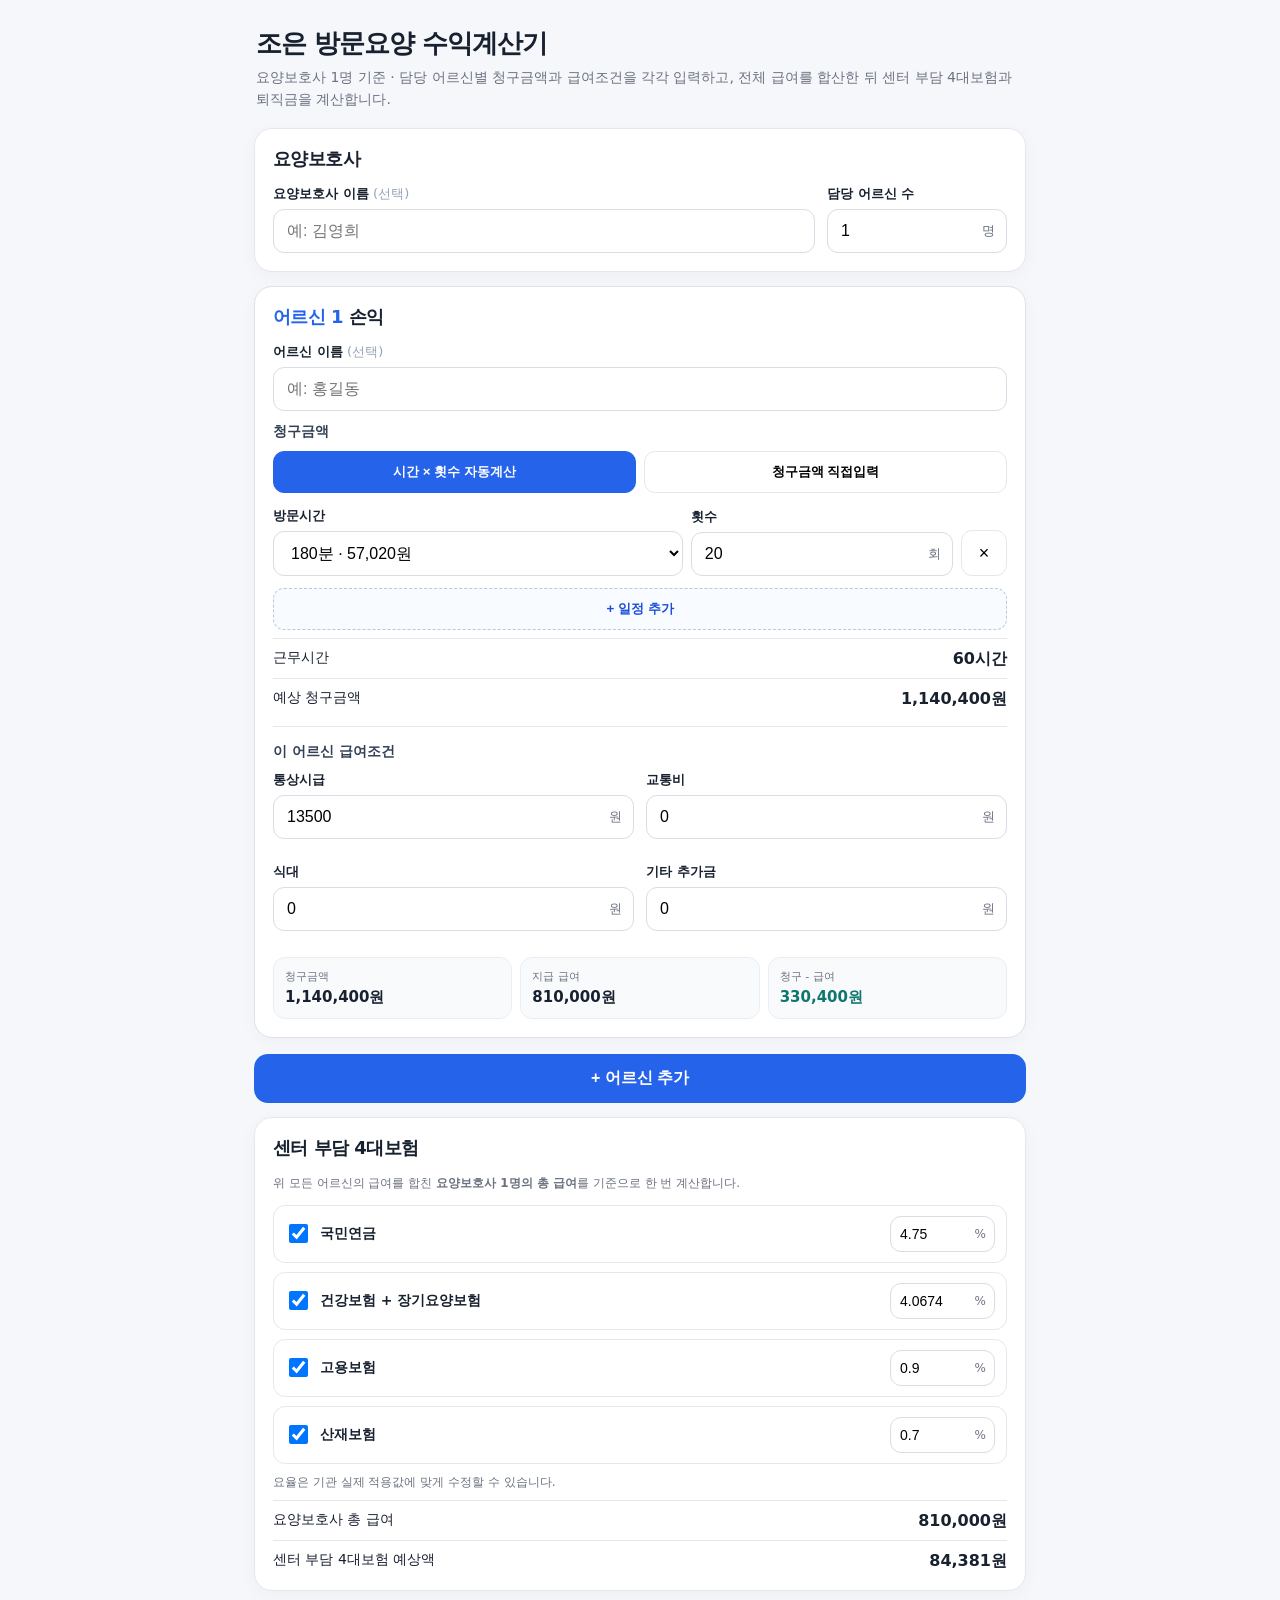
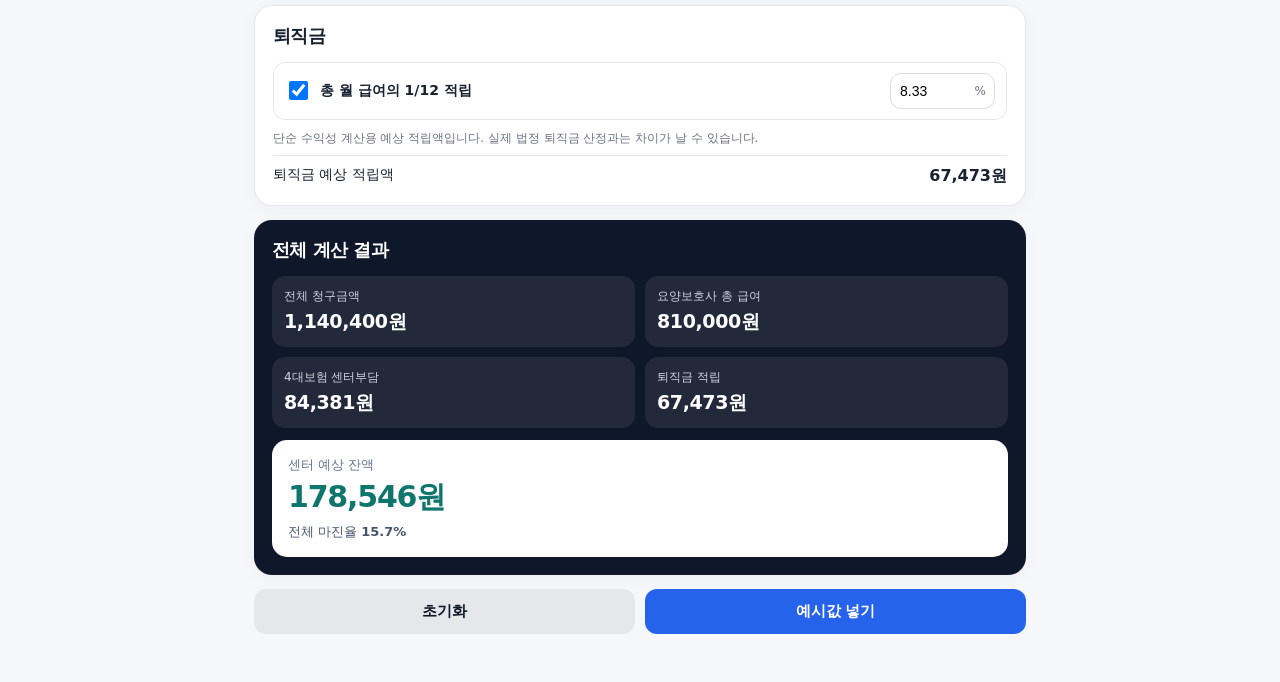
==== index.html @ 5ac2ea2f "Upgrade calculator for multiple clients per caregiver" ====
<!doctype html>
<html lang="ko">
<head>
<meta charset="utf-8" />
<meta name="viewport" content="width=device-width,initial-scale=1" />
<title>조은 방문요양 수익계산기</title>
<style>
:root{
  --bg:#f5f7fb;--card:#fff;--text:#18212f;--muted:#6b7280;--line:#e5e7eb;
  --primary:#2563eb;--primary-soft:#eff6ff;--good:#0f766e;--bad:#b91c1c;
}
*{box-sizing:border-box}
body{margin:0;background:var(--bg);color:var(--text);font-family:system-ui,-apple-system,"Pretendard","Noto Sans KR",sans-serif}
.wrap{max-width:800px;margin:0 auto;padding:18px 14px 48px}
.header{padding:8px 2px 18px}
h1{font-size:26px;margin:0 0 6px;letter-spacing:-.04em}.sub{color:var(--muted);font-size:14px;line-height:1.55}
.card{background:var(--card);border:1px solid var(--line);border-radius:18px;padding:18px;margin-bottom:14px;box-shadow:0 4px 18px rgba(15,23,42,.035)}
.card h2{font-size:18px;margin:0 0 14px;letter-spacing:-.03em}
.caregiver-top{display:grid;grid-template-columns:1fr 180px;gap:12px;align-items:end}
.client-card{background:#fff;border:1px solid #dbe2ec;border-radius:18px;padding:18px;margin-bottom:14px;box-shadow:0 4px 18px rgba(15,23,42,.03)}
.client-head{display:flex;align-items:center;justify-content:space-between;gap:10px;margin-bottom:14px}
.client-title{font-size:18px;font-weight:900;letter-spacing:-.03em}.client-title span{color:var(--primary)}
.delete-client{border:1px solid #fecaca;background:#fff;color:#b91c1c;border-radius:10px;padding:8px 11px;font-weight:800;cursor:pointer}
.segment{display:grid;grid-template-columns:1fr 1fr;gap:8px;margin-bottom:14px}
.segment button{border:1px solid var(--line);background:#fff;padding:11px 8px;border-radius:11px;font-weight:700;cursor:pointer}
.segment button.active{background:var(--primary);border-color:var(--primary);color:#fff}
.grid2{display:grid;grid-template-columns:1fr 1fr;gap:12px}.field{margin-bottom:12px}
label{display:block;font-size:13px;font-weight:700;margin-bottom:6px}.input-wrap{position:relative}
input,select{width:100%;border:1px solid #d8dde6;background:#fff;border-radius:11px;padding:12px 13px;font-size:16px;outline:none}
input:focus,select:focus{border-color:#93b4ff;box-shadow:0 0 0 3px rgba(37,99,235,.08)}
.suffix{position:absolute;right:12px;top:50%;transform:translateY(-50%);font-size:13px;color:var(--muted);pointer-events:none}.has-suffix input{padding-right:48px}
.schedule-row{display:grid;grid-template-columns:1.25fr .8fr auto;gap:8px;align-items:end;margin-bottom:8px}
.schedule-row .remove{height:46px;width:46px;border:1px solid var(--line);background:#fff;border-radius:11px;font-size:18px;cursor:pointer}
.add{width:100%;border:1px dashed #b9c7df;background:#f8fbff;color:#1d4ed8;border-radius:11px;padding:11px;font-weight:800;cursor:pointer;margin-top:4px}
.add-client{width:100%;border:0;background:var(--primary);color:#fff;border-radius:14px;padding:14px;font-size:16px;font-weight:900;cursor:pointer;margin:2px 0 14px}
.divider{height:1px;background:var(--line);margin:16px 0}
.section-label{font-size:14px;font-weight:900;margin:0 0 10px;color:#334155}
.summary-line{display:flex;justify-content:space-between;gap:12px;padding-top:10px;margin-top:8px;border-top:1px solid var(--line);font-size:14px}.summary-line strong{font-size:16px;text-align:right}
.client-summary{display:grid;grid-template-columns:repeat(3,1fr);gap:8px;margin-top:14px}
.client-summary .mini{background:#f8fafc;border:1px solid #e9eef5;border-radius:12px;padding:11px}.mini .k{font-size:11px;color:var(--muted);margin-bottom:4px}.mini .v{font-size:15px;font-weight:900}
.checklist{display:grid;gap:9px}.ins{display:grid;grid-template-columns:auto 1fr 105px;gap:9px;align-items:center;border:1px solid var(--line);border-radius:12px;padding:10px 11px}.ins input[type=checkbox]{width:19px;height:19px}.ins .name{font-weight:700;font-size:14px}.ins .rate{position:relative}.ins .rate input{padding:9px 28px 9px 9px;font-size:14px}.ins .rate span{position:absolute;right:9px;top:50%;transform:translateY(-50%);color:var(--muted);font-size:12px}
.note{font-size:12px;color:var(--muted);line-height:1.55;margin-top:9px}.hidden{display:none!important}
.results{background:#0f172a;color:#fff;border:none}.results h2{color:#fff}.result-grid{display:grid;grid-template-columns:1fr 1fr;gap:10px}.result-item{background:rgba(255,255,255,.08);border-radius:13px;padding:12px}.result-item .k{font-size:12px;color:#cbd5e1;margin-bottom:4px}.result-item .v{font-size:19px;font-weight:800;letter-spacing:-.02em}.result-main{margin-top:12px;background:#fff;color:#0f172a;border-radius:15px;padding:16px}.result-main .k{font-size:13px;color:#64748b}.result-main .v{font-size:30px;font-weight:900;letter-spacing:-.04em;margin-top:3px}.result-main .m{font-size:13px;margin-top:5px;color:#475569}
.btns{display:grid;grid-template-columns:1fr 1fr;gap:10px}.btn{border:0;border-radius:12px;padding:13px;font-weight:800;font-size:15px;cursor:pointer}.btn.secondary{background:#e5e7eb;color:#111827}.btn.primary{background:var(--primary);color:#fff}
@media (max-width:560px){.grid2,.caregiver-top{grid-template-columns:1fr}.client-summary{grid-template-columns:1fr 1fr}.result-grid{grid-template-columns:1fr 1fr}h1{font-size:23px}.card,.client-card{padding:15px}.schedule-row{grid-template-columns:1fr .72fr auto}}
</style>
</head>
<body>
<div class="wrap">
  <div class="header">
    <h1>조은 방문요양 수익계산기</h1>
    <div class="sub">요양보호사 1명 기준 · 담당 어르신별 청구금액과 급여조건을 각각 입력하고, 전체 급여를 합산한 뒤 센터 부담 4대보험과 퇴직금을 계산합니다.</div>
  </div>

  <section class="card">
    <h2>요양보호사</h2>
    <div class="caregiver-top">
      <div class="field" style="margin:0">
        <label>요양보호사 이름 <span style="font-weight:500;color:#94a3b8">(선택)</span></label>
        <input id="caregiverName" type="text" placeholder="예: 김영희">
      </div>
      <div class="field" style="margin:0">
        <label>담당 어르신 수</label>
        <div class="input-wrap has-suffix"><input id="clientCount" type="text" value="1" readonly><span class="suffix">명</span></div>
      </div>
    </div>
  </section>

  <div id="clients"></div>
  <button class="add-client" id="addClientBtn" type="button">+ 어르신 추가</button>

  <section class="card">
    <h2>센터 부담 4대보험</h2>
    <div class="note" style="margin:0 0 12px">위 모든 어르신의 급여를 합친 <strong>요양보호사 1명의 총 급여</strong>를 기준으로 한 번 계산합니다.</div>
    <div class="checklist">
      <div class="ins"><input id="pensionChk" type="checkbox" checked><div class="name">국민연금</div><div class="rate"><input id="pensionRate" type="number" step="0.0001" value="4.75"><span>%</span></div></div>
      <div class="ins"><input id="healthChk" type="checkbox" checked><div class="name">건강보험 + 장기요양보험</div><div class="rate"><input id="healthRate" type="number" step="0.0001" value="4.0674"><span>%</span></div></div>
      <div class="ins"><input id="employmentChk" type="checkbox" checked><div class="name">고용보험</div><div class="rate"><input id="employmentRate" type="number" step="0.0001" value="0.9"><span>%</span></div></div>
      <div class="ins"><input id="accidentChk" type="checkbox" checked><div class="name">산재보험</div><div class="rate"><input id="accidentRate" type="number" step="0.0001" value="0.7"><span>%</span></div></div>
    </div>
    <div class="note">요율은 기관 실제 적용값에 맞게 수정할 수 있습니다.</div>
    <div class="summary-line"><span>요양보호사 총 급여</span><strong id="salaryPreview">0원</strong></div>
    <div class="summary-line"><span>센터 부담 4대보험 예상액</span><strong id="insurancePreview">0원</strong></div>
  </section>

  <section class="card">
    <h2>퇴직금</h2>
    <div class="ins"><input id="severanceChk" type="checkbox" checked><div class="name">총 월 급여의 1/12 적립</div><div class="rate"><input id="severanceRate" type="number" step="0.01" value="8.33"><span>%</span></div></div>
    <div class="note">단순 수익성 계산용 예상 적립액입니다. 실제 법정 퇴직금 산정과는 차이가 날 수 있습니다.</div>
    <div class="summary-line"><span>퇴직금 예상 적립액</span><strong id="severancePreview">0원</strong></div>
  </section>

  <section class="card results">
    <h2>전체 계산 결과</h2>
    <div class="result-grid">
      <div class="result-item"><div class="k">전체 청구금액</div><div class="v" id="rRevenue">0원</div></div>
      <div class="result-item"><div class="k">요양보호사 총 급여</div><div class="v" id="rSalary">0원</div></div>
      <div class="result-item"><div class="k">4대보험 센터부담</div><div class="v" id="rInsurance">0원</div></div>
      <div class="result-item"><div class="k">퇴직금 적립</div><div class="v" id="rSeverance">0원</div></div>
    </div>
    <div class="result-main">
      <div class="k">센터 예상 잔액</div>
      <div class="v" id="rProfit">0원</div>
      <div class="m">전체 마진율 <strong id="rMargin">0.0%</strong></div>
    </div>
  </section>

  <div class="btns">
    <button class="btn secondary" id="resetBtn" type="button">초기화</button>
    <button class="btn primary" id="sampleBtn" type="button">예시값 넣기</button>
  </div>
</div>

<script>
const fees={30:17450,60:25320,90:34120,120:43430,150:50640,180:57020,210:63530,240:70080};
let clientSeq=0;
const $=id=>document.getElementById(id);
const won=n=>Math.round(Number(n)||0).toLocaleString('ko-KR')+'원';
const nval=el=>Number(el?.value)||0;

function scheduleRow(min=180,count=20){
  const row=document.createElement('div');
  row.className='schedule-row';
  row.innerHTML=`
    <div class="field" style="margin:0"><label>방문시간</label><select class="mins">${Object.keys(fees).map(m=>`<option value="${m}" ${Number(m)===min?'selected':''}>${m}분 · ${fees[m].toLocaleString()}원</option>`).join('')}</select></div>
    <div class="field" style="margin:0"><label>횟수</label><div class="input-wrap has-suffix"><input class="count" type="number" min="0" value="${count}"><span class="suffix">회</span></div></div>
    <button class="remove remove-row" type="button" aria-label="일정 삭제">×</button>`;
  return row;
}

function clientTemplate(id,opts={}){
  const card=document.createElement('section');
  card.className='client-card';
  card.dataset.client=id;
  card.dataset.mode=opts.mode||'auto';
  card.innerHTML=`
    <div class="client-head">
      <div class="client-title"><span>어르신 ${id}</span> 손익</div>
      <button class="delete-client" type="button">어르신 삭제</button>
    </div>
    <div class="field">
      <label>어르신 이름 <span style="font-weight:500;color:#94a3b8">(선택)</span></label>
      <input class="client-name" type="text" placeholder="예: 홍길동" value="${opts.name||''}">
    </div>
    <div class="section-label">청구금액</div>
    <div class="segment">
      <button class="mode-auto active" type="button">시간 × 횟수 자동계산</button>
      <button class="mode-manual" type="button">청구금액 직접입력</button>
    </div>
    <div class="auto-area">
      <div class="schedule-rows"></div>
      <button class="add add-row" type="button">+ 일정 추가</button>
      <div class="summary-line"><span>근무시간</span><strong class="auto-hours">0시간</strong></div>
      <div class="summary-line"><span>예상 청구금액</span><strong class="auto-revenue">0원</strong></div>
    </div>
    <div class="manual-area hidden">
      <div class="grid2">
        <div class="field"><label>청구금액</label><div class="input-wrap has-suffix"><input class="manual-revenue" type="number" min="0" value="${opts.manualRevenue||0}"><span class="suffix">원</span></div></div>
        <div class="field"><label>총 근무시간</label><div class="input-wrap has-suffix"><input class="manual-hours" type="number" min="0" step="0.1" value="${opts.manualHours||0}"><span class="suffix">시간</span></div></div>
      </div>
    </div>
    <div class="divider"></div>
    <div class="section-label">이 어르신 급여조건</div>
    <div class="grid2">
      <div class="field"><label>통상시급</label><div class="input-wrap has-suffix"><input class="hourly" type="number" min="0" value="${opts.hourly??13500}"><span class="suffix">원</span></div></div>
      <div class="field"><label>교통비</label><div class="input-wrap has-suffix"><input class="transport" type="number" min="0" value="${opts.transport||0}"><span class="suffix">원</span></div></div>
      <div class="field"><label>식대</label><div class="input-wrap has-suffix"><input class="meal" type="number" min="0" value="${opts.meal||0}"><span class="suffix">원</span></div></div>
      <div class="field"><label>기타 추가금</label><div class="input-wrap has-suffix"><input class="extra" type="number" min="0" value="${opts.extra||0}"><span class="suffix">원</span></div></div>
    </div>
    <div class="client-summary">
      <div class="mini"><div class="k">청구금액</div><div class="v client-revenue">0원</div></div>
      <div class="mini"><div class="k">지급 급여</div><div class="v client-salary">0원</div></div>
      <div class="mini"><div class="k">청구 - 급여</div><div class="v client-gap">0원</div></div>
    </div>`;
  const rows=card.querySelector('.schedule-rows');
  (opts.schedules||[{min:180,count:20}]).forEach(s=>rows.appendChild(scheduleRow(s.min,s.count)));
  if((opts.mode||'auto')==='manual') setClientMode(card,'manual',false);
  return card;
}

function addClient(opts={}){
  clientSeq++;
  const card=clientTemplate(clientSeq,opts);
  $('clients').appendChild(card);
  updateClientNumbers();
  calc();
}

function updateClientNumbers(){
  const cards=[...document.querySelectorAll('.client-card')];
  cards.forEach((card,i)=>{
    const title=card.querySelector('.client-title span');
    title.textContent=`어르신 ${i+1}`;
    card.querySelector('.delete-client').classList.toggle('hidden',cards.length===1);
  });
  $('clientCount').value=cards.length;
}

function setClientMode(card,mode,runCalc=true){
  card.dataset.mode=mode;
  card.querySelector('.mode-auto').classList.toggle('active',mode==='auto');
  card.querySelector('.mode-manual').classList.toggle('active',mode==='manual');
  card.querySelector('.auto-area').classList.toggle('hidden',mode!=='auto');
  card.querySelector('.manual-area').classList.toggle('hidden',mode!=='manual');
  if(runCalc) calc();
}

function getAuto(card){
  let revenue=0,minutes=0;
  card.querySelectorAll('.schedule-row').forEach(r=>{
    const m=nval(r.querySelector('.mins'));
    const c=nval(r.querySelector('.count'));
    revenue+=(fees[m]||0)*c;
    minutes+=m*c;
  });
  return {revenue,hours:minutes/60};
}

function clientValues(card){
  const auto=getAuto(card);
  card.querySelector('.auto-hours').textContent=(Math.round(auto.hours*10)/10).toLocaleString('ko-KR')+'시간';
  card.querySelector('.auto-revenue').textContent=won(auto.revenue);
  const manual=card.dataset.mode==='manual';
  const revenue=manual?nval(card.querySelector('.manual-revenue')):auto.revenue;
  const hours=manual?nval(card.querySelector('.manual-hours')):auto.hours;
  const salary=hours*nval(card.querySelector('.hourly'))+nval(card.querySelector('.transport'))+nval(card.querySelector('.meal'))+nval(card.querySelector('.extra'));
  const gap=revenue-salary;
  card.querySelector('.client-revenue').textContent=won(revenue);
  card.querySelector('.client-salary').textContent=won(salary);
  const gapEl=card.querySelector('.client-gap');
  gapEl.textContent=won(gap);
  gapEl.style.color=gap<0?'#b91c1c':'#0f766e';
  return {revenue,hours,salary};
}

function insuranceAmount(base){
  const defs=[['pensionChk','pensionRate'],['healthChk','healthRate'],['employmentChk','employmentRate'],['accidentChk','accidentRate']];
  return defs.reduce((sum,[c,r])=>sum+($(c).checked?base*(nval($(r))/100):0),0);
}

function calc(){
  let revenue=0,salary=0;
  document.querySelectorAll('.client-card').forEach(card=>{
    const v=clientValues(card);
    revenue+=v.revenue;
    salary+=v.salary;
  });
  const insurance=insuranceAmount(salary);
  const severance=$('severanceChk').checked?salary*(nval($('severanceRate'))/100):0;
  const profit=revenue-salary-insurance-severance;
  const margin=revenue>0?profit/revenue*100:0;
  $('salaryPreview').textContent=won(salary);
  $('insurancePreview').textContent=won(insurance);
  $('severancePreview').textContent=won(severance);
  $('rRevenue').textContent=won(revenue);
  $('rSalary').textContent=won(salary);
  $('rInsurance').textContent=won(insurance);
  $('rSeverance').textContent=won(severance);
  $('rProfit').textContent=won(profit);
  $('rProfit').style.color=profit<0?'#b91c1c':'#0f766e';
  $('rMargin').textContent=margin.toFixed(1)+'%';
}

$('clients').addEventListener('click',e=>{
  const card=e.target.closest('.client-card');
  if(!card) return;
  if(e.target.closest('.mode-auto')) setClientMode(card,'auto');
  if(e.target.closest('.mode-manual')) setClientMode(card,'manual');
  if(e.target.closest('.add-row')){card.querySelector('.schedule-rows').appendChild(scheduleRow(180,1));calc();}
  if(e.target.closest('.remove-row')){e.target.closest('.schedule-row').remove();calc();}
  if(e.target.closest('.delete-client')){card.remove();updateClientNumbers();calc();}
});
$('clients').addEventListener('input',calc);
$('clients').addEventListener('change',calc);
$('addClientBtn').addEventListener('click',()=>addClient({schedules:[{min:180,count:1}]}));
['pensionRate','healthRate','employmentRate','accidentRate','severanceRate'].forEach(id=>$(id).addEventListener('input',calc));
['pensionChk','healthChk','employmentChk','accidentChk','severanceChk'].forEach(id=>$(id).addEventListener('change',calc));

$('resetBtn').addEventListener('click',()=>{
  $('caregiverName').value='';
  $('clients').innerHTML='';clientSeq=0;
  addClient({schedules:[{min:180,count:20}],hourly:13500});
  $('pensionChk').checked=$('healthChk').checked=$('employmentChk').checked=$('accidentChk').checked=$('severanceChk').checked=true;
  $('pensionRate').value=4.75;$('healthRate').value=4.0674;$('employmentRate').value=0.9;$('accidentRate').value=0.7;$('severanceRate').value=8.33;
  calc();
});

$('sampleBtn').addEventListener('click',()=>{
  $('caregiverName').value='김영희';
  $('clients').innerHTML='';clientSeq=0;
  addClient({name:'박철수',schedules:[{min:180,count:20}],hourly:13500,transport:50000});
  addClient({name:'이영자',schedules:[{min:180,count:12},{min:240,count:4}],hourly:14000,transport:80000,extra:30000});
  addClient({name:'최순자',mode:'manual',manualRevenue:720000,manualHours:42,hourly:14500,meal:50000});
  calc();
});

addClient({schedules:[{min:180,count:20}],hourly:13500});
calc();
</script>
</body>
</html>
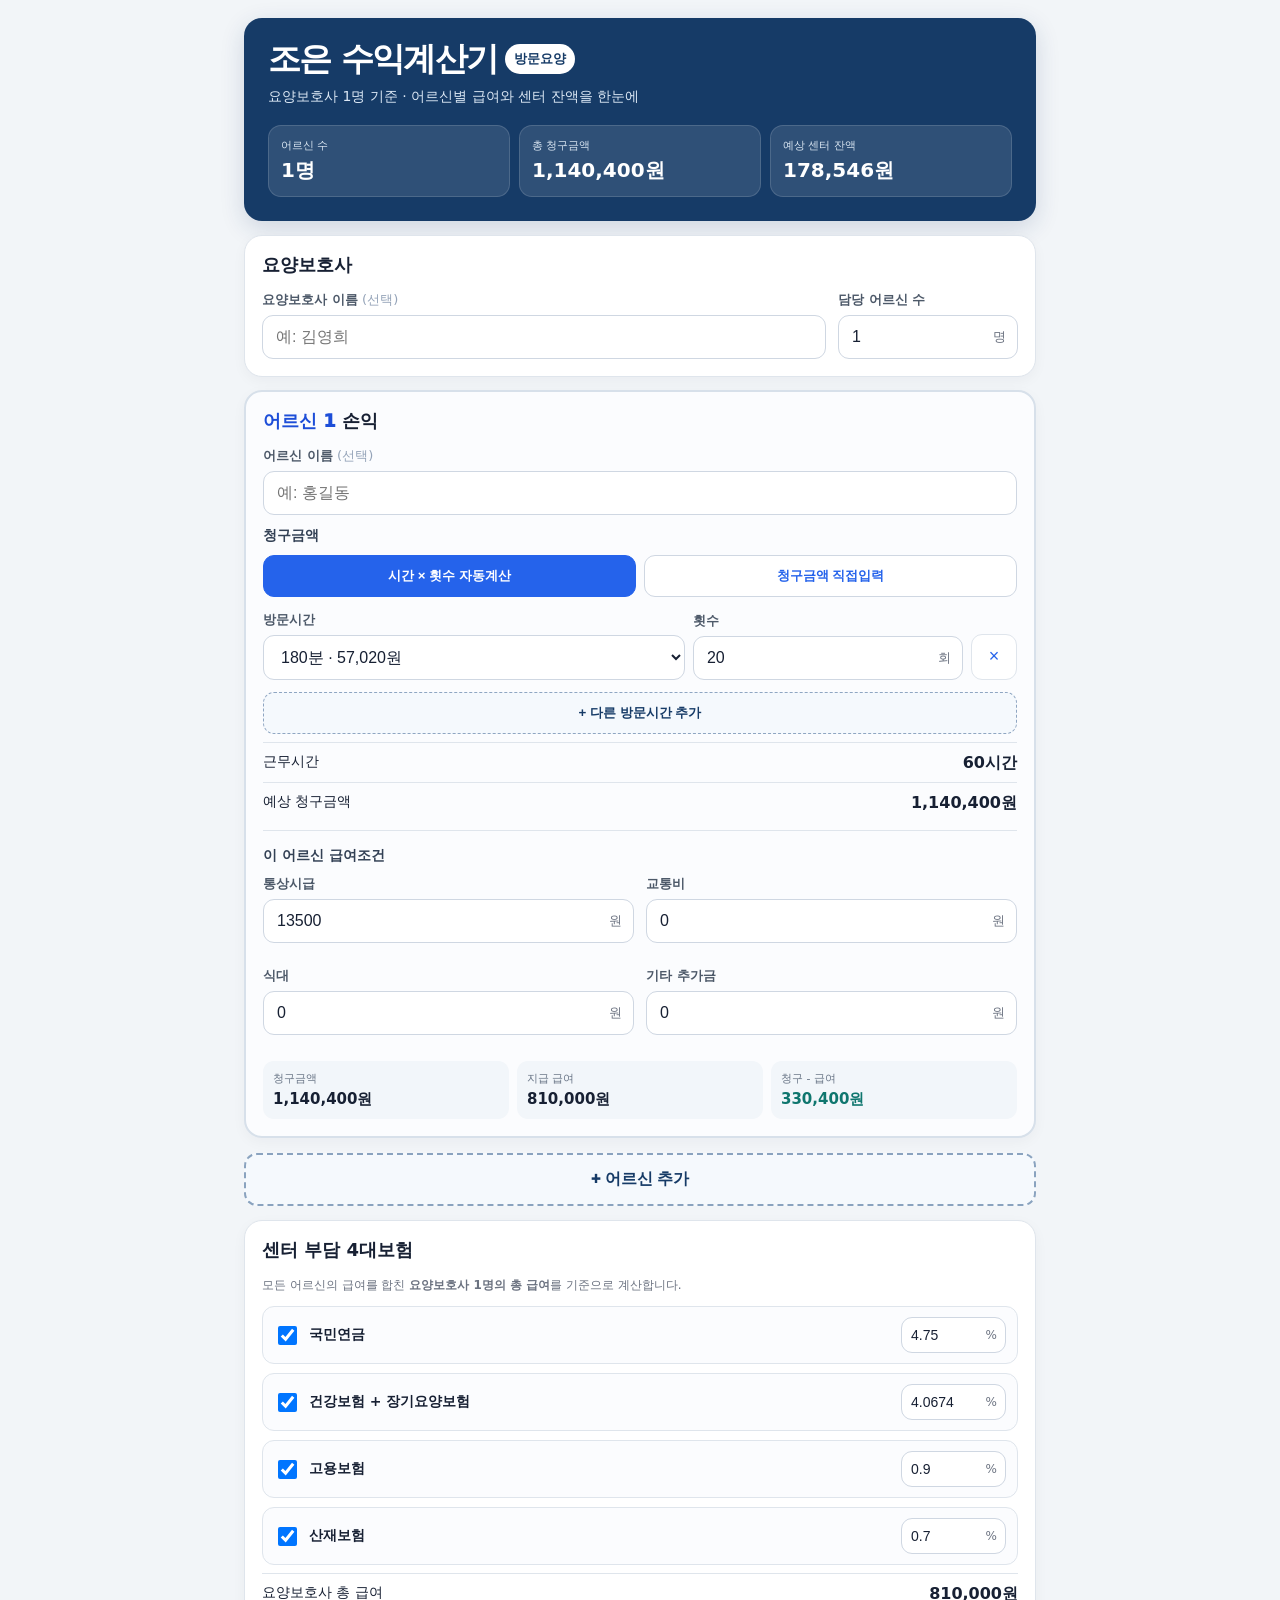
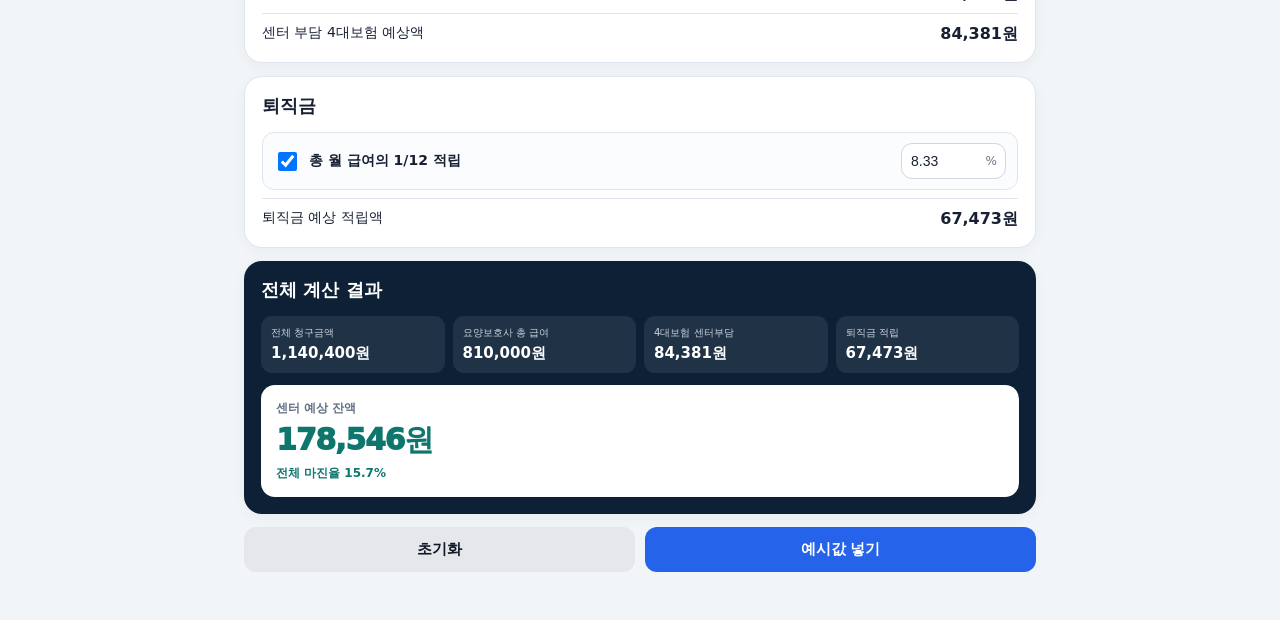
==== commit 91b1721a: "Apply mobile-first single-column redesign" ====
--- a/index.html
+++ b/index.html
@@ -1,301 +1,13 @@
-<!doctype html>
-<html lang="ko">
-<head>
-<meta charset="utf-8" />
-<meta name="viewport" content="width=device-width,initial-scale=1" />
-<title>조은 방문요양 수익계산기</title>
-<style>
-:root{
-  --bg:#f5f7fb;--card:#fff;--text:#18212f;--muted:#6b7280;--line:#e5e7eb;
-  --primary:#2563eb;--primary-soft:#eff6ff;--good:#0f766e;--bad:#b91c1c;
-}
-*{box-sizing:border-box}
-body{margin:0;background:var(--bg);color:var(--text);font-family:system-ui,-apple-system,"Pretendard","Noto Sans KR",sans-serif}
-.wrap{max-width:800px;margin:0 auto;padding:18px 14px 48px}
-.header{padding:8px 2px 18px}
-h1{font-size:26px;margin:0 0 6px;letter-spacing:-.04em}.sub{color:var(--muted);font-size:14px;line-height:1.55}
-.card{background:var(--card);border:1px solid var(--line);border-radius:18px;padding:18px;margin-bottom:14px;box-shadow:0 4px 18px rgba(15,23,42,.035)}
-.card h2{font-size:18px;margin:0 0 14px;letter-spacing:-.03em}
-.caregiver-top{display:grid;grid-template-columns:1fr 180px;gap:12px;align-items:end}
-.client-card{background:#fff;border:1px solid #dbe2ec;border-radius:18px;padding:18px;margin-bottom:14px;box-shadow:0 4px 18px rgba(15,23,42,.03)}
-.client-head{display:flex;align-items:center;justify-content:space-between;gap:10px;margin-bottom:14px}
-.client-title{font-size:18px;font-weight:900;letter-spacing:-.03em}.client-title span{color:var(--primary)}
-.delete-client{border:1px solid #fecaca;background:#fff;color:#b91c1c;border-radius:10px;padding:8px 11px;font-weight:800;cursor:pointer}
-.segment{display:grid;grid-template-columns:1fr 1fr;gap:8px;margin-bottom:14px}
-.segment button{border:1px solid var(--line);background:#fff;padding:11px 8px;border-radius:11px;font-weight:700;cursor:pointer}
-.segment button.active{background:var(--primary);border-color:var(--primary);color:#fff}
-.grid2{display:grid;grid-template-columns:1fr 1fr;gap:12px}.field{margin-bottom:12px}
-label{display:block;font-size:13px;font-weight:700;margin-bottom:6px}.input-wrap{position:relative}
-input,select{width:100%;border:1px solid #d8dde6;background:#fff;border-radius:11px;padding:12px 13px;font-size:16px;outline:none}
-input:focus,select:focus{border-color:#93b4ff;box-shadow:0 0 0 3px rgba(37,99,235,.08)}
-.suffix{position:absolute;right:12px;top:50%;transform:translateY(-50%);font-size:13px;color:var(--muted);pointer-events:none}.has-suffix input{padding-right:48px}
-.schedule-row{display:grid;grid-template-columns:1.25fr .8fr auto;gap:8px;align-items:end;margin-bottom:8px}
-.schedule-row .remove{height:46px;width:46px;border:1px solid var(--line);background:#fff;border-radius:11px;font-size:18px;cursor:pointer}
-.add{width:100%;border:1px dashed #b9c7df;background:#f8fbff;color:#1d4ed8;border-radius:11px;padding:11px;font-weight:800;cursor:pointer;margin-top:4px}
-.add-client{width:100%;border:0;background:var(--primary);color:#fff;border-radius:14px;padding:14px;font-size:16px;font-weight:900;cursor:pointer;margin:2px 0 14px}
-.divider{height:1px;background:var(--line);margin:16px 0}
-.section-label{font-size:14px;font-weight:900;margin:0 0 10px;color:#334155}
-.summary-line{display:flex;justify-content:space-between;gap:12px;padding-top:10px;margin-top:8px;border-top:1px solid var(--line);font-size:14px}.summary-line strong{font-size:16px;text-align:right}
-.client-summary{display:grid;grid-template-columns:repeat(3,1fr);gap:8px;margin-top:14px}
-.client-summary .mini{background:#f8fafc;border:1px solid #e9eef5;border-radius:12px;padding:11px}.mini .k{font-size:11px;color:var(--muted);margin-bottom:4px}.mini .v{font-size:15px;font-weight:900}
-.checklist{display:grid;gap:9px}.ins{display:grid;grid-template-columns:auto 1fr 105px;gap:9px;align-items:center;border:1px solid var(--line);border-radius:12px;padding:10px 11px}.ins input[type=checkbox]{width:19px;height:19px}.ins .name{font-weight:700;font-size:14px}.ins .rate{position:relative}.ins .rate input{padding:9px 28px 9px 9px;font-size:14px}.ins .rate span{position:absolute;right:9px;top:50%;transform:translateY(-50%);color:var(--muted);font-size:12px}
-.note{font-size:12px;color:var(--muted);line-height:1.55;margin-top:9px}.hidden{display:none!important}
-.results{background:#0f172a;color:#fff;border:none}.results h2{color:#fff}.result-grid{display:grid;grid-template-columns:1fr 1fr;gap:10px}.result-item{background:rgba(255,255,255,.08);border-radius:13px;padding:12px}.result-item .k{font-size:12px;color:#cbd5e1;margin-bottom:4px}.result-item .v{font-size:19px;font-weight:800;letter-spacing:-.02em}.result-main{margin-top:12px;background:#fff;color:#0f172a;border-radius:15px;padding:16px}.result-main .k{font-size:13px;color:#64748b}.result-main .v{font-size:30px;font-weight:900;letter-spacing:-.04em;margin-top:3px}.result-main .m{font-size:13px;margin-top:5px;color:#475569}
-.btns{display:grid;grid-template-columns:1fr 1fr;gap:10px}.btn{border:0;border-radius:12px;padding:13px;font-weight:800;font-size:15px;cursor:pointer}.btn.secondary{background:#e5e7eb;color:#111827}.btn.primary{background:var(--primary);color:#fff}
-@media (max-width:560px){.grid2,.caregiver-top{grid-template-columns:1fr}.client-summary{grid-template-columns:1fr 1fr}.result-grid{grid-template-columns:1fr 1fr}h1{font-size:23px}.card,.client-card{padding:15px}.schedule-row{grid-template-columns:1fr .72fr auto}}
-</style>
-</head>
-<body>
-<div class="wrap">
-  <div class="header">
-    <h1>조은 방문요양 수익계산기</h1>
-    <div class="sub">요양보호사 1명 기준 · 담당 어르신별 청구금액과 급여조건을 각각 입력하고, 전체 급여를 합산한 뒤 센터 부담 4대보험과 퇴직금을 계산합니다.</div>
-  </div>
-
-  <section class="card">
-    <h2>요양보호사</h2>
-    <div class="caregiver-top">
-      <div class="field" style="margin:0">
-        <label>요양보호사 이름 <span style="font-weight:500;color:#94a3b8">(선택)</span></label>
-        <input id="caregiverName" type="text" placeholder="예: 김영희">
-      </div>
-      <div class="field" style="margin:0">
-        <label>담당 어르신 수</label>
-        <div class="input-wrap has-suffix"><input id="clientCount" type="text" value="1" readonly><span class="suffix">명</span></div>
-      </div>
-    </div>
-  </section>
-
-  <div id="clients"></div>
-  <button class="add-client" id="addClientBtn" type="button">+ 어르신 추가</button>
-
-  <section class="card">
-    <h2>센터 부담 4대보험</h2>
-    <div class="note" style="margin:0 0 12px">위 모든 어르신의 급여를 합친 <strong>요양보호사 1명의 총 급여</strong>를 기준으로 한 번 계산합니다.</div>
-    <div class="checklist">
-      <div class="ins"><input id="pensionChk" type="checkbox" checked><div class="name">국민연금</div><div class="rate"><input id="pensionRate" type="number" step="0.0001" value="4.75"><span>%</span></div></div>
-      <div class="ins"><input id="healthChk" type="checkbox" checked><div class="name">건강보험 + 장기요양보험</div><div class="rate"><input id="healthRate" type="number" step="0.0001" value="4.0674"><span>%</span></div></div>
-      <div class="ins"><input id="employmentChk" type="checkbox" checked><div class="name">고용보험</div><div class="rate"><input id="employmentRate" type="number" step="0.0001" value="0.9"><span>%</span></div></div>
-      <div class="ins"><input id="accidentChk" type="checkbox" checked><div class="name">산재보험</div><div class="rate"><input id="accidentRate" type="number" step="0.0001" value="0.7"><span>%</span></div></div>
-    </div>
-    <div class="note">요율은 기관 실제 적용값에 맞게 수정할 수 있습니다.</div>
-    <div class="summary-line"><span>요양보호사 총 급여</span><strong id="salaryPreview">0원</strong></div>
-    <div class="summary-line"><span>센터 부담 4대보험 예상액</span><strong id="insurancePreview">0원</strong></div>
-  </section>
-
-  <section class="card">
-    <h2>퇴직금</h2>
-    <div class="ins"><input id="severanceChk" type="checkbox" checked><div class="name">총 월 급여의 1/12 적립</div><div class="rate"><input id="severanceRate" type="number" step="0.01" value="8.33"><span>%</span></div></div>
-    <div class="note">단순 수익성 계산용 예상 적립액입니다. 실제 법정 퇴직금 산정과는 차이가 날 수 있습니다.</div>
-    <div class="summary-line"><span>퇴직금 예상 적립액</span><strong id="severancePreview">0원</strong></div>
-  </section>
-
-  <section class="card results">
-    <h2>전체 계산 결과</h2>
-    <div class="result-grid">
-      <div class="result-item"><div class="k">전체 청구금액</div><div class="v" id="rRevenue">0원</div></div>
-      <div class="result-item"><div class="k">요양보호사 총 급여</div><div class="v" id="rSalary">0원</div></div>
-      <div class="result-item"><div class="k">4대보험 센터부담</div><div class="v" id="rInsurance">0원</div></div>
-      <div class="result-item"><div class="k">퇴직금 적립</div><div class="v" id="rSeverance">0원</div></div>
-    </div>
-    <div class="result-main">
-      <div class="k">센터 예상 잔액</div>
-      <div class="v" id="rProfit">0원</div>
-      <div class="m">전체 마진율 <strong id="rMargin">0.0%</strong></div>
-    </div>
-  </section>
-
-  <div class="btns">
-    <button class="btn secondary" id="resetBtn" type="button">초기화</button>
-    <button class="btn primary" id="sampleBtn" type="button">예시값 넣기</button>
-  </div>
-</div>
-
-<script>
-const fees={30:17450,60:25320,90:34120,120:43430,150:50640,180:57020,210:63530,240:70080};
-let clientSeq=0;
-const $=id=>document.getElementById(id);
-const won=n=>Math.round(Number(n)||0).toLocaleString('ko-KR')+'원';
-const nval=el=>Number(el?.value)||0;
-
-function scheduleRow(min=180,count=20){
-  const row=document.createElement('div');
-  row.className='schedule-row';
-  row.innerHTML=`
-    <div class="field" style="margin:0"><label>방문시간</label><select class="mins">${Object.keys(fees).map(m=>`<option value="${m}" ${Number(m)===min?'selected':''}>${m}분 · ${fees[m].toLocaleString()}원</option>`).join('')}</select></div>
-    <div class="field" style="margin:0"><label>횟수</label><div class="input-wrap has-suffix"><input class="count" type="number" min="0" value="${count}"><span class="suffix">회</span></div></div>
-    <button class="remove remove-row" type="button" aria-label="일정 삭제">×</button>`;
-  return row;
-}
-
-function clientTemplate(id,opts={}){
-  const card=document.createElement('section');
-  card.className='client-card';
-  card.dataset.client=id;
-  card.dataset.mode=opts.mode||'auto';
-  card.innerHTML=`
-    <div class="client-head">
-      <div class="client-title"><span>어르신 ${id}</span> 손익</div>
-      <button class="delete-client" type="button">어르신 삭제</button>
-    </div>
-    <div class="field">
-      <label>어르신 이름 <span style="font-weight:500;color:#94a3b8">(선택)</span></label>
-      <input class="client-name" type="text" placeholder="예: 홍길동" value="${opts.name||''}">
-    </div>
-    <div class="section-label">청구금액</div>
-    <div class="segment">
-      <button class="mode-auto active" type="button">시간 × 횟수 자동계산</button>
-      <button class="mode-manual" type="button">청구금액 직접입력</button>
-    </div>
-    <div class="auto-area">
-      <div class="schedule-rows"></div>
-      <button class="add add-row" type="button">+ 일정 추가</button>
-      <div class="summary-line"><span>근무시간</span><strong class="auto-hours">0시간</strong></div>
-      <div class="summary-line"><span>예상 청구금액</span><strong class="auto-revenue">0원</strong></div>
-    </div>
-    <div class="manual-area hidden">
-      <div class="grid2">
-        <div class="field"><label>청구금액</label><div class="input-wrap has-suffix"><input class="manual-revenue" type="number" min="0" value="${opts.manualRevenue||0}"><span class="suffix">원</span></div></div>
-        <div class="field"><label>총 근무시간</label><div class="input-wrap has-suffix"><input class="manual-hours" type="number" min="0" step="0.1" value="${opts.manualHours||0}"><span class="suffix">시간</span></div></div>
-      </div>
-    </div>
-    <div class="divider"></div>
-    <div class="section-label">이 어르신 급여조건</div>
-    <div class="grid2">
-      <div class="field"><label>통상시급</label><div class="input-wrap has-suffix"><input class="hourly" type="number" min="0" value="${opts.hourly??13500}"><span class="suffix">원</span></div></div>
-      <div class="field"><label>교통비</label><div class="input-wrap has-suffix"><input class="transport" type="number" min="0" value="${opts.transport||0}"><span class="suffix">원</span></div></div>
-      <div class="field"><label>식대</label><div class="input-wrap has-suffix"><input class="meal" type="number" min="0" value="${opts.meal||0}"><span class="suffix">원</span></div></div>
-      <div class="field"><label>기타 추가금</label><div class="input-wrap has-suffix"><input class="extra" type="number" min="0" value="${opts.extra||0}"><span class="suffix">원</span></div></div>
-    </div>
-    <div class="client-summary">
-      <div class="mini"><div class="k">청구금액</div><div class="v client-revenue">0원</div></div>
-      <div class="mini"><div class="k">지급 급여</div><div class="v client-salary">0원</div></div>
-      <div class="mini"><div class="k">청구 - 급여</div><div class="v client-gap">0원</div></div>
-    </div>`;
-  const rows=card.querySelector('.schedule-rows');
-  (opts.schedules||[{min:180,count:20}]).forEach(s=>rows.appendChild(scheduleRow(s.min,s.count)));
-  if((opts.mode||'auto')==='manual') setClientMode(card,'manual',false);
-  return card;
-}
-
-function addClient(opts={}){
-  clientSeq++;
-  const card=clientTemplate(clientSeq,opts);
-  $('clients').appendChild(card);
-  updateClientNumbers();
-  calc();
-}
-
-function updateClientNumbers(){
-  const cards=[...document.querySelectorAll('.client-card')];
-  cards.forEach((card,i)=>{
-    const title=card.querySelector('.client-title span');
-    title.textContent=`어르신 ${i+1}`;
-    card.querySelector('.delete-client').classList.toggle('hidden',cards.length===1);
-  });
-  $('clientCount').value=cards.length;
-}
-
-function setClientMode(card,mode,runCalc=true){
-  card.dataset.mode=mode;
-  card.querySelector('.mode-auto').classList.toggle('active',mode==='auto');
-  card.querySelector('.mode-manual').classList.toggle('active',mode==='manual');
-  card.querySelector('.auto-area').classList.toggle('hidden',mode!=='auto');
-  card.querySelector('.manual-area').classList.toggle('hidden',mode!=='manual');
-  if(runCalc) calc();
-}
-
-function getAuto(card){
-  let revenue=0,minutes=0;
-  card.querySelectorAll('.schedule-row').forEach(r=>{
-    const m=nval(r.querySelector('.mins'));
-    const c=nval(r.querySelector('.count'));
-    revenue+=(fees[m]||0)*c;
-    minutes+=m*c;
-  });
-  return {revenue,hours:minutes/60};
-}
-
-function clientValues(card){
-  const auto=getAuto(card);
-  card.querySelector('.auto-hours').textContent=(Math.round(auto.hours*10)/10).toLocaleString('ko-KR')+'시간';
-  card.querySelector('.auto-revenue').textContent=won(auto.revenue);
-  const manual=card.dataset.mode==='manual';
-  const revenue=manual?nval(card.querySelector('.manual-revenue')):auto.revenue;
-  const hours=manual?nval(card.querySelector('.manual-hours')):auto.hours;
-  const salary=hours*nval(card.querySelector('.hourly'))+nval(card.querySelector('.transport'))+nval(card.querySelector('.meal'))+nval(card.querySelector('.extra'));
-  const gap=revenue-salary;
-  card.querySelector('.client-revenue').textContent=won(revenue);
-  card.querySelector('.client-salary').textContent=won(salary);
-  const gapEl=card.querySelector('.client-gap');
-  gapEl.textContent=won(gap);
-  gapEl.style.color=gap<0?'#b91c1c':'#0f766e';
-  return {revenue,hours,salary};
-}
-
-function insuranceAmount(base){
-  const defs=[['pensionChk','pensionRate'],['healthChk','healthRate'],['employmentChk','employmentRate'],['accidentChk','accidentRate']];
-  return defs.reduce((sum,[c,r])=>sum+($(c).checked?base*(nval($(r))/100):0),0);
-}
-
-function calc(){
-  let revenue=0,salary=0;
-  document.querySelectorAll('.client-card').forEach(card=>{
-    const v=clientValues(card);
-    revenue+=v.revenue;
-    salary+=v.salary;
-  });
-  const insurance=insuranceAmount(salary);
-  const severance=$('severanceChk').checked?salary*(nval($('severanceRate'))/100):0;
-  const profit=revenue-salary-insurance-severance;
-  const margin=revenue>0?profit/revenue*100:0;
-  $('salaryPreview').textContent=won(salary);
-  $('insurancePreview').textContent=won(insurance);
-  $('severancePreview').textContent=won(severance);
-  $('rRevenue').textContent=won(revenue);
-  $('rSalary').textContent=won(salary);
-  $('rInsurance').textContent=won(insurance);
-  $('rSeverance').textContent=won(severance);
-  $('rProfit').textContent=won(profit);
-  $('rProfit').style.color=profit<0?'#b91c1c':'#0f766e';
-  $('rMargin').textContent=margin.toFixed(1)+'%';
-}
-
-$('clients').addEventListener('click',e=>{
-  const card=e.target.closest('.client-card');
-  if(!card) return;
-  if(e.target.closest('.mode-auto')) setClientMode(card,'auto');
-  if(e.target.closest('.mode-manual')) setClientMode(card,'manual');
-  if(e.target.closest('.add-row')){card.querySelector('.schedule-rows').appendChild(scheduleRow(180,1));calc();}
-  if(e.target.closest('.remove-row')){e.target.closest('.schedule-row').remove();calc();}
-  if(e.target.closest('.delete-client')){card.remove();updateClientNumbers();calc();}
-});
-$('clients').addEventListener('input',calc);
-$('clients').addEventListener('change',calc);
-$('addClientBtn').addEventListener('click',()=>addClient({schedules:[{min:180,count:1}]}));
-['pensionRate','healthRate','employmentRate','accidentRate','severanceRate'].forEach(id=>$(id).addEventListener('input',calc));
-['pensionChk','healthChk','employmentChk','accidentChk','severanceChk'].forEach(id=>$(id).addEventListener('change',calc));
-
-$('resetBtn').addEventListener('click',()=>{
-  $('caregiverName').value='';
-  $('clients').innerHTML='';clientSeq=0;
-  addClient({schedules:[{min:180,count:20}],hourly:13500});
-  $('pensionChk').checked=$('healthChk').checked=$('employmentChk').checked=$('accidentChk').checked=$('severanceChk').checked=true;
-  $('pensionRate').value=4.75;$('healthRate').value=4.0674;$('employmentRate').value=0.9;$('accidentRate').value=0.7;$('severanceRate').value=8.33;
-  calc();
-});
-
-$('sampleBtn').addEventListener('click',()=>{
-  $('caregiverName').value='김영희';
-  $('clients').innerHTML='';clientSeq=0;
-  addClient({name:'박철수',schedules:[{min:180,count:20}],hourly:13500,transport:50000});
-  addClient({name:'이영자',schedules:[{min:180,count:12},{min:240,count:4}],hourly:14000,transport:80000,extra:30000});
-  addClient({name:'최순자',mode:'manual',manualRevenue:720000,manualHours:42,hourly:14500,meal:50000});
-  calc();
-});
-
-addClient({schedules:[{min:180,count:20}],hourly:13500});
-calc();
-</script>
-</body>
-</html>
+<!doctype html><html lang="ko"><head><meta charset="utf-8"><meta name="viewport" content="width=device-width,initial-scale=1"><title>조은 방문요양 수익계산기</title><style>
+:root{--bg:#f2f5f8;--card:#fff;--text:#172033;--muted:#6b7280;--line:#dfe5ec;--primary:#2563eb;--deep:#163b67;--good:#0f766e;--bad:#b91c1c}*{box-sizing:border-box}body{margin:0;background:var(--bg);color:var(--text);font-family:system-ui,-apple-system,"Pretendard","Noto Sans KR",sans-serif}.wrap{max-width:820px;margin:auto;padding:18px 14px 48px}.hero{background:var(--deep);color:#fff;border-radius:18px;padding:24px;margin-bottom:14px;box-shadow:0 7px 24px #163b6729}.brand{display:flex;align-items:center;gap:8px;flex-wrap:wrap}.brand h1{font-size:33px;line-height:1.05;margin:0;font-weight:950;letter-spacing:-.05em}.tag{background:#fff;color:var(--deep);font-size:13px;font-weight:900;padding:6px 9px;border-radius:999px}.sub{font-size:14px;color:#dce8f5;margin:9px 0 0;line-height:1.5}.top-summary{display:grid;grid-template-columns:repeat(3,1fr);gap:9px;margin-top:18px}.top-sum{background:#ffffff1c;border:1px solid #ffffff24;border-radius:13px;padding:12px}.top-sum .k{font-size:11px;color:#dbe7f3}.top-sum .v{font-size:20px;font-weight:900;margin-top:4px}.card,.client-card{background:#fff;border:1px solid var(--line);border-radius:18px;padding:17px;margin-bottom:13px;box-shadow:0 4px 14px #0f172a0a}.card h2{font-size:18px;margin:0 0 14px}.caregiver-top{display:grid;grid-template-columns:1fr 180px;gap:12px;align-items:end}.client-card{border:2px solid #d7e0ea;background:#fbfcfe}.client-head{display:flex;align-items:center;justify-content:space-between;gap:10px;margin-bottom:14px}.client-title{font-size:18px;font-weight:950}.client-title span{color:#1d4ed8}.delete-client{border:1px solid #fecaca;background:#fff;color:var(--bad);border-radius:10px;padding:8px 11px;font-weight:800}.segment{display:grid;grid-template-columns:1fr 1fr;gap:8px;margin-bottom:14px}.segment button{border:1px solid #cfd7e2;background:#fff;padding:11px 8px;border-radius:11px;font-weight:800;color:#2563eb}.segment button.active{background:var(--primary);border-color:var(--primary);color:#fff}.grid2{display:grid;grid-template-columns:1fr 1fr;gap:12px}.field{margin-bottom:12px}label{display:block;font-size:13px;font-weight:800;margin-bottom:6px;color:#4d5969}.input-wrap{position:relative}input,select{width:100%;border:1px solid #cfd7e2;background:#fff;border-radius:11px;padding:12px 13px;font-size:16px;outline:none;color:var(--text)}input:focus,select:focus{border-color:#93b4ff;box-shadow:0 0 0 3px #2563eb14}.suffix{position:absolute;right:12px;top:50%;transform:translateY(-50%);font-size:13px;color:var(--muted);pointer-events:none}.has-suffix input{padding-right:48px}.schedule-row{display:grid;grid-template-columns:1.25fr .8fr auto;gap:8px;align-items:end;margin-bottom:8px}.remove{height:46px;width:46px;border:1px solid var(--line);background:#fff;border-radius:11px;font-size:18px;color:var(--primary)}.add{width:100%;border:1px dashed #8fa6c2;background:#f5f9fd;color:var(--deep);border-radius:11px;padding:11px;font-weight:900;margin-top:4px}.add-client{width:100%;border:2px dashed #8aa3bf;background:#f5f9fd;color:var(--deep);border-radius:13px;padding:14px;font-size:16px;font-weight:950;margin:2px 0 14px}.divider{height:1px;background:var(--line);margin:16px 0}.section-label{font-size:14px;font-weight:900;margin:0 0 10px;color:#334155}.summary-line{display:flex;justify-content:space-between;gap:12px;padding-top:10px;margin-top:8px;border-top:1px solid var(--line);font-size:14px}.summary-line strong{font-size:16px;text-align:right}.client-summary{display:grid;grid-template-columns:repeat(3,1fr);gap:8px;margin-top:14px}.mini{background:#f2f6fa;border-radius:11px;padding:10px}.mini .k{font-size:11px;color:#697586;margin-bottom:4px}.mini .v{font-size:15px;font-weight:900}.checklist{display:grid;gap:9px}.ins{display:grid;grid-template-columns:auto 1fr 105px;gap:9px;align-items:center;border:1px solid var(--line);border-radius:12px;padding:10px 11px;background:#fbfcfe}.ins input[type=checkbox]{width:19px;height:19px}.ins .name{font-weight:800;font-size:14px}.rate{position:relative}.rate input{padding:9px 28px 9px 9px;font-size:14px}.rate span{position:absolute;right:9px;top:50%;transform:translateY(-50%);color:var(--muted);font-size:12px}.note{font-size:12px;color:var(--muted);line-height:1.55;margin-top:9px}.hidden{display:none!important}.results{background:#0d2035;color:#fff;border:none}.results h2{color:#fff}.result-grid{display:grid;grid-template-columns:repeat(4,1fr);gap:8px}.result-item{background:#ffffff14;border-radius:11px;padding:10px}.result-item .k{font-size:10px;color:#c8d4e1;margin-bottom:4px}.result-item .v{font-size:15px;font-weight:900}.result-main{margin-top:12px;background:#fff;color:#0d2035;border-radius:14px;padding:15px}.result-main .k{font-size:12px;color:#617084;font-weight:800}.result-main .v{font-size:30px;font-weight:1000;letter-spacing:-.04em;margin-top:3px}.result-main .m{font-size:12px;margin-top:4px;color:#0f766e;font-weight:900}.btns{display:grid;grid-template-columns:1fr 1fr;gap:10px}.btn{border:0;border-radius:12px;padding:13px;font-weight:800;font-size:15px}.secondary{background:#e5e7eb;color:#111827}.primary{background:var(--primary);color:#fff}@media(max-width:650px){.wrap{padding:10px 8px 34px}.hero{padding:19px 15px;border-radius:15px;margin-bottom:10px}.brand h1{font-size:28px}.tag{font-size:11px;padding:5px 7px}.sub{font-size:13px}.top-summary{grid-template-columns:1fr;gap:7px;margin-top:14px}.top-sum{padding:10px 11px;display:flex;align-items:center;justify-content:space-between}.top-sum .k{font-size:12px}.top-sum .v{font-size:18px;margin-top:0}.card,.client-card{padding:13px;border-radius:15px;margin-bottom:10px}.caregiver-top,.grid2{grid-template-columns:1fr}.client-head{align-items:flex-start;flex-direction:column;gap:7px}.delete-client{width:100%;padding:11px}.segment{grid-template-columns:1fr;gap:7px}.segment button{width:100%;min-height:45px;font-size:14px}.schedule-row{grid-template-columns:1fr;gap:7px;margin-bottom:10px}.schedule-row .field{margin-bottom:0!important}.remove{width:100%;height:42px;color:var(--bad);border-color:#e4b6b6;background:#fff6f6}.remove::after{content:' 일정 삭제';font-size:13px;font-weight:800}.field{margin-bottom:10px}label{font-size:13px}input,select{min-height:48px;font-size:16px}.add{min-height:44px;font-size:14px}.add-client{min-height:52px;font-size:16px}.client-summary{grid-template-columns:1fr;gap:7px}.mini{display:flex;justify-content:space-between;align-items:center;padding:10px 11px}.mini .k{font-size:12px;margin-bottom:0}.mini .v{font-size:16px}.ins{grid-template-columns:auto 1fr 96px;padding:11px}.ins .name{font-size:13px}.summary-line{font-size:13px}.summary-line strong{font-size:15px}.result-grid{grid-template-columns:1fr;gap:6px}.result-item{display:flex;justify-content:space-between;align-items:center;padding:10px 11px}.result-item .k{font-size:11px;margin-bottom:0}.result-item .v{font-size:15px}.result-main{padding:14px 12px}.result-main .k{font-size:13px}.result-main .v{font-size:31px}.result-main .m{font-size:13px}.btns{grid-template-columns:1fr}}
+</style></head><body><div class="wrap"><div class="hero"><div class="brand"><h1>조은 수익계산기</h1><span class="tag">방문요양</span></div><div class="sub">요양보호사 1명 기준 · 어르신별 급여와 센터 잔액을 한눈에</div><div class="top-summary"><div class="top-sum"><div class="k">어르신 수</div><div class="v" id="topClientCount">1명</div></div><div class="top-sum"><div class="k">총 청구금액</div><div class="v" id="topRevenue">0원</div></div><div class="top-sum"><div class="k">예상 센터 잔액</div><div class="v" id="topProfit">0원</div></div></div></div><section class="card"><h2>요양보호사</h2><div class="caregiver-top"><div class="field" style="margin:0"><label>요양보호사 이름 <span style="font-weight:500;color:#94a3b8">(선택)</span></label><input id="caregiverName" placeholder="예: 김영희"></div><div class="field" style="margin:0"><label>담당 어르신 수</label><div class="input-wrap has-suffix"><input id="clientCount" value="1" readonly><span class="suffix">명</span></div></div></div></section><div id="clients"></div><button class="add-client" id="addClientBtn">+ 어르신 추가</button><section class="card"><h2>센터 부담 4대보험</h2><div class="note" style="margin:0 0 12px">모든 어르신의 급여를 합친 <strong>요양보호사 1명의 총 급여</strong>를 기준으로 계산합니다.</div><div class="checklist"><div class="ins"><input id="pensionChk" type="checkbox" checked><div class="name">국민연금</div><div class="rate"><input id="pensionRate" type="number" step=".0001" value="4.75"><span>%</span></div></div><div class="ins"><input id="healthChk" type="checkbox" checked><div class="name">건강보험 + 장기요양보험</div><div class="rate"><input id="healthRate" type="number" step=".0001" value="4.0674"><span>%</span></div></div><div class="ins"><input id="employmentChk" type="checkbox" checked><div class="name">고용보험</div><div class="rate"><input id="employmentRate" type="number" step=".0001" value="0.9"><span>%</span></div></div><div class="ins"><input id="accidentChk" type="checkbox" checked><div class="name">산재보험</div><div class="rate"><input id="accidentRate" type="number" step=".0001" value="0.7"><span>%</span></div></div></div><div class="summary-line"><span>요양보호사 총 급여</span><strong id="salaryPreview">0원</strong></div><div class="summary-line"><span>센터 부담 4대보험 예상액</span><strong id="insurancePreview">0원</strong></div></section><section class="card"><h2>퇴직금</h2><div class="ins"><input id="severanceChk" type="checkbox" checked><div class="name">총 월 급여의 1/12 적립</div><div class="rate"><input id="severanceRate" type="number" step=".01" value="8.33"><span>%</span></div></div><div class="summary-line"><span>퇴직금 예상 적립액</span><strong id="severancePreview">0원</strong></div></section><section class="card results"><h2>전체 계산 결과</h2><div class="result-grid"><div class="result-item"><div class="k">전체 청구금액</div><div class="v" id="rRevenue">0원</div></div><div class="result-item"><div class="k">요양보호사 총 급여</div><div class="v" id="rSalary">0원</div></div><div class="result-item"><div class="k">4대보험 센터부담</div><div class="v" id="rInsurance">0원</div></div><div class="result-item"><div class="k">퇴직금 적립</div><div class="v" id="rSeverance">0원</div></div></div><div class="result-main"><div class="k">센터 예상 잔액</div><div class="v" id="rProfit">0원</div><div class="m">전체 마진율 <strong id="rMargin">0.0%</strong></div></div></section><div class="btns"><button class="btn secondary" id="resetBtn">초기화</button><button class="btn primary" id="sampleBtn">예시값 넣기</button></div></div><script>
+const fees={30:17450,60:25320,90:34120,120:43430,150:50640,180:57020,210:63530,240:70080};let seq=0;const $=x=>document.getElementById(x),n=e=>Number(e?.value)||0,w=x=>Math.round(Number(x)||0).toLocaleString('ko-KR')+'원';
+function row(min=180,count=20){let r=document.createElement('div');r.className='schedule-row';r.innerHTML=`<div class="field" style="margin:0"><label>방문시간</label><select class="mins">${Object.keys(fees).map(m=>`<option value="${m}" ${+m===min?'selected':''}>${m}분 · ${fees[m].toLocaleString()}원</option>`).join('')}</select></div><div class="field" style="margin:0"><label>횟수</label><div class="input-wrap has-suffix"><input class="count" type="number" min="0" value="${count}"><span class="suffix">회</span></div></div><button class="remove remove-row">×</button>`;return r}
+function mode(c,m,run=1){c.dataset.mode=m;c.querySelector('.mode-auto').classList.toggle('active',m==='auto');c.querySelector('.mode-manual').classList.toggle('active',m==='manual');c.querySelector('.auto-area').classList.toggle('hidden',m!=='auto');c.querySelector('.manual-area').classList.toggle('hidden',m!=='manual');if(run)calc()}
+function card(id,o={}){let c=document.createElement('section');c.className='client-card';c.dataset.mode=o.mode||'auto';c.innerHTML=`<div class="client-head"><div class="client-title"><span>어르신 ${id}</span> 손익</div><button class="delete-client">어르신 삭제</button></div><div class="field"><label>어르신 이름 <span style="font-weight:500;color:#94a3b8">(선택)</span></label><input class="client-name" placeholder="예: 홍길동" value="${o.name||''}"></div><div class="section-label">청구금액</div><div class="segment"><button class="mode-auto active">시간 × 횟수 자동계산</button><button class="mode-manual">청구금액 직접입력</button></div><div class="auto-area"><div class="schedule-rows"></div><button class="add add-row">+ 다른 방문시간 추가</button><div class="summary-line"><span>근무시간</span><strong class="auto-hours">0시간</strong></div><div class="summary-line"><span>예상 청구금액</span><strong class="auto-revenue">0원</strong></div></div><div class="manual-area hidden"><div class="grid2"><div class="field"><label>청구금액</label><div class="input-wrap has-suffix"><input class="manual-revenue" type="number" value="${o.manualRevenue||0}"><span class="suffix">원</span></div></div><div class="field"><label>총 근무시간</label><div class="input-wrap has-suffix"><input class="manual-hours" type="number" step=".1" value="${o.manualHours||0}"><span class="suffix">시간</span></div></div></div></div><div class="divider"></div><div class="section-label">이 어르신 급여조건</div><div class="grid2"><div class="field"><label>통상시급</label><div class="input-wrap has-suffix"><input class="hourly" type="number" value="${o.hourly??13500}"><span class="suffix">원</span></div></div><div class="field"><label>교통비</label><div class="input-wrap has-suffix"><input class="transport" type="number" value="${o.transport||0}"><span class="suffix">원</span></div></div><div class="field"><label>식대</label><div class="input-wrap has-suffix"><input class="meal" type="number" value="${o.meal||0}"><span class="suffix">원</span></div></div><div class="field"><label>기타 추가금</label><div class="input-wrap has-suffix"><input class="extra" type="number" value="${o.extra||0}"><span class="suffix">원</span></div></div></div><div class="client-summary"><div class="mini"><div class="k">청구금액</div><div class="v client-revenue">0원</div></div><div class="mini"><div class="k">지급 급여</div><div class="v client-salary">0원</div></div><div class="mini"><div class="k">청구 - 급여</div><div class="v client-gap">0원</div></div></div>`;(o.schedules||[{min:180,count:20}]).forEach(s=>c.querySelector('.schedule-rows').appendChild(row(s.min,s.count)));if((o.mode||'auto')==='manual')mode(c,'manual',0);return c}
+function add(o={}){seq++;$('clients').appendChild(card(seq,o));nums();calc()}function nums(){let cs=[...document.querySelectorAll('.client-card')];cs.forEach((c,i)=>{c.querySelector('.client-title span').textContent='어르신 '+(i+1);c.querySelector('.delete-client').classList.toggle('hidden',cs.length===1)});$('clientCount').value=cs.length}
+function vals(c){let rev=0,min=0;c.querySelectorAll('.schedule-row').forEach(r=>{let m=n(r.querySelector('.mins')),q=n(r.querySelector('.count'));rev+=(fees[m]||0)*q;min+=m*q});let ah=min/60;c.querySelector('.auto-hours').textContent=(Math.round(ah*10)/10).toLocaleString()+'시간';c.querySelector('.auto-revenue').textContent=w(rev);let man=c.dataset.mode==='manual',revenue=man?n(c.querySelector('.manual-revenue')):rev,hours=man?n(c.querySelector('.manual-hours')):ah,salary=hours*n(c.querySelector('.hourly'))+n(c.querySelector('.transport'))+n(c.querySelector('.meal'))+n(c.querySelector('.extra')),gap=revenue-salary;c.querySelector('.client-revenue').textContent=w(revenue);c.querySelector('.client-salary').textContent=w(salary);let g=c.querySelector('.client-gap');g.textContent=w(gap);g.style.color=gap<0?'#b91c1c':'#0f766e';return{revenue,salary}}
+function ins(base){return[['pensionChk','pensionRate'],['healthChk','healthRate'],['employmentChk','employmentRate'],['accidentChk','accidentRate']].reduce((s,[c,r])=>s+($(c).checked?base*n($(r))/100:0),0)}
+function calc(){let revenue=0,salary=0;document.querySelectorAll('.client-card').forEach(c=>{let v=vals(c);revenue+=v.revenue;salary+=v.salary});let insurance=ins(salary),sev=$('severanceChk').checked?salary*n($('severanceRate'))/100:0,profit=revenue-salary-insurance-sev,margin=revenue?profit/revenue*100:0;$('salaryPreview').textContent=w(salary);$('insurancePreview').textContent=w(insurance);$('severancePreview').textContent=w(sev);$('rRevenue').textContent=w(revenue);$('rSalary').textContent=w(salary);$('rInsurance').textContent=w(insurance);$('rSeverance').textContent=w(sev);$('rProfit').textContent=w(profit);$('rProfit').style.color=profit<0?'#b91c1c':'#0f766e';$('rMargin').textContent=margin.toFixed(1)+'%';$('topClientCount').textContent=document.querySelectorAll('.client-card').length+'명';$('topRevenue').textContent=w(revenue);$('topProfit').textContent=w(profit);$('topProfit').style.color=profit<0?'#fecaca':'#fff'}
+$('clients').onclick=e=>{let c=e.target.closest('.client-card');if(!c)return;if(e.target.closest('.mode-auto'))mode(c,'auto');if(e.target.closest('.mode-manual'))mode(c,'manual');if(e.target.closest('.add-row')){c.querySelector('.schedule-rows').appendChild(row(180,1));calc()}if(e.target.closest('.remove-row')){e.target.closest('.schedule-row').remove();calc()}if(e.target.closest('.delete-client')){c.remove();nums();calc()}};$('clients').oninput=calc;$('clients').onchange=calc;$('addClientBtn').onclick=()=>add({schedules:[{min:180,count:1}]});['pensionRate','healthRate','employmentRate','accidentRate','severanceRate'].forEach(x=>$(x).oninput=calc);['pensionChk','healthChk','employmentChk','accidentChk','severanceChk'].forEach(x=>$(x).onchange=calc);$('resetBtn').onclick=()=>{$('caregiverName').value='';$('clients').innerHTML='';seq=0;add({schedules:[{min:180,count:20}],hourly:13500});['pensionChk','healthChk','employmentChk','accidentChk','severanceChk'].forEach(x=>$(x).checked=true);$('pensionRate').value=4.75;$('healthRate').value=4.0674;$('employmentRate').value=.9;$('accidentRate').value=.7;$('severanceRate').value=8.33;calc()};$('sampleBtn').onclick=()=>{$('caregiverName').value='김영희';$('clients').innerHTML='';seq=0;add({name:'박철수',schedules:[{min:180,count:20}],hourly:13500,transport:50000});add({name:'이영자',schedules:[{min:180,count:12},{min:240,count:4}],hourly:14000,transport:80000,extra:30000});add({name:'최순자',mode:'manual',manualRevenue:720000,manualHours:42,hourly:14500,meal:50000});calc()};add({schedules:[{min:180,count:20}],hourly:13500});calc();
+</script></body></html>
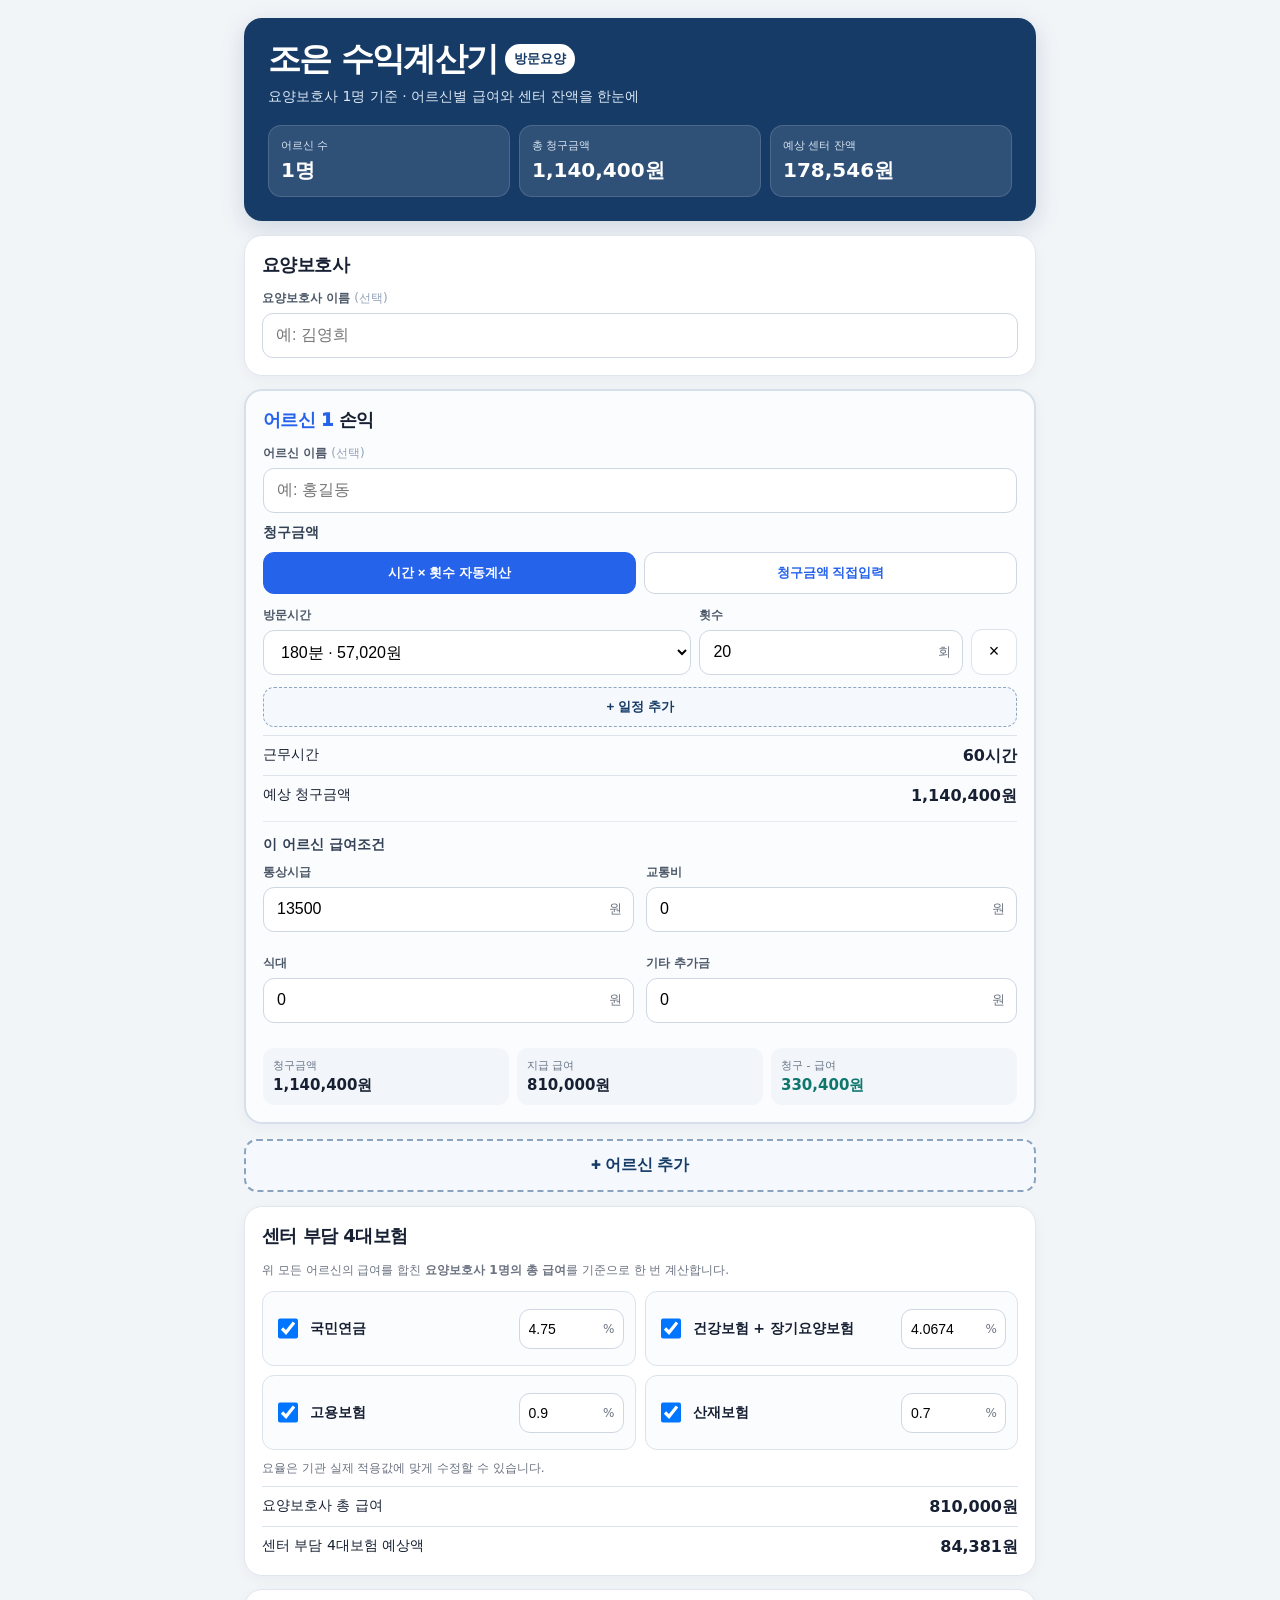
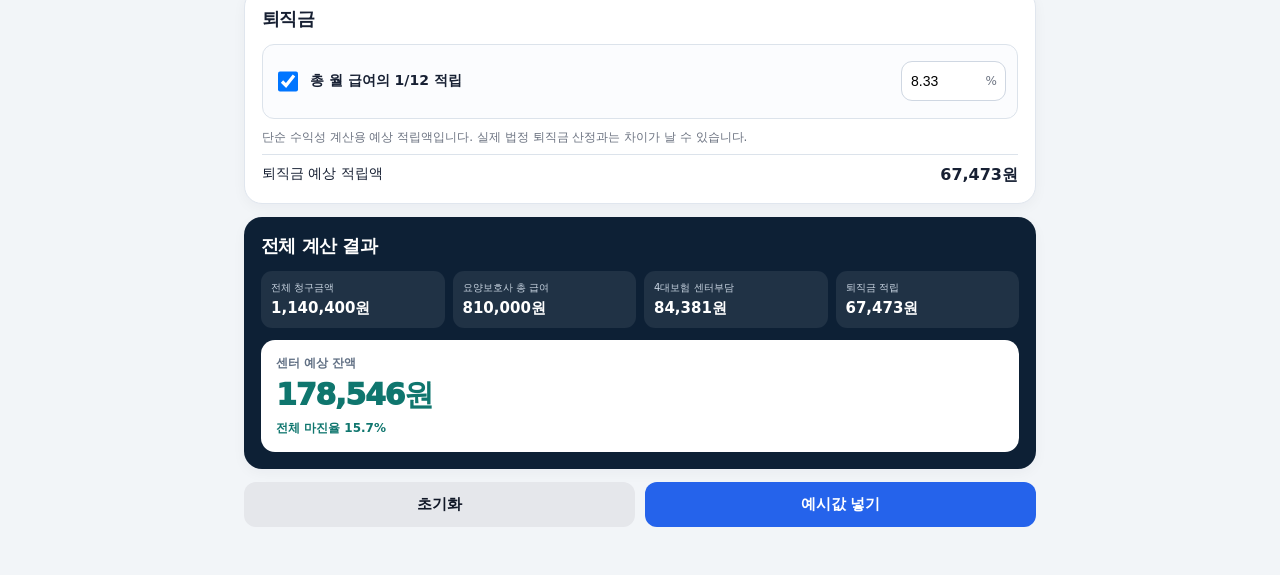
==== commit 5ceef2dd: "Apply mobile-first redesign" ====
--- a/index.html
+++ b/index.html
@@ -1,13 +1,78 @@
-<!doctype html><html lang="ko"><head><meta charset="utf-8"><meta name="viewport" content="width=device-width,initial-scale=1"><title>조은 방문요양 수익계산기</title><style>
-:root{--bg:#f2f5f8;--card:#fff;--text:#172033;--muted:#6b7280;--line:#dfe5ec;--primary:#2563eb;--deep:#163b67;--good:#0f766e;--bad:#b91c1c}*{box-sizing:border-box}body{margin:0;background:var(--bg);color:var(--text);font-family:system-ui,-apple-system,"Pretendard","Noto Sans KR",sans-serif}.wrap{max-width:820px;margin:auto;padding:18px 14px 48px}.hero{background:var(--deep);color:#fff;border-radius:18px;padding:24px;margin-bottom:14px;box-shadow:0 7px 24px #163b6729}.brand{display:flex;align-items:center;gap:8px;flex-wrap:wrap}.brand h1{font-size:33px;line-height:1.05;margin:0;font-weight:950;letter-spacing:-.05em}.tag{background:#fff;color:var(--deep);font-size:13px;font-weight:900;padding:6px 9px;border-radius:999px}.sub{font-size:14px;color:#dce8f5;margin:9px 0 0;line-height:1.5}.top-summary{display:grid;grid-template-columns:repeat(3,1fr);gap:9px;margin-top:18px}.top-sum{background:#ffffff1c;border:1px solid #ffffff24;border-radius:13px;padding:12px}.top-sum .k{font-size:11px;color:#dbe7f3}.top-sum .v{font-size:20px;font-weight:900;margin-top:4px}.card,.client-card{background:#fff;border:1px solid var(--line);border-radius:18px;padding:17px;margin-bottom:13px;box-shadow:0 4px 14px #0f172a0a}.card h2{font-size:18px;margin:0 0 14px}.caregiver-top{display:grid;grid-template-columns:1fr 180px;gap:12px;align-items:end}.client-card{border:2px solid #d7e0ea;background:#fbfcfe}.client-head{display:flex;align-items:center;justify-content:space-between;gap:10px;margin-bottom:14px}.client-title{font-size:18px;font-weight:950}.client-title span{color:#1d4ed8}.delete-client{border:1px solid #fecaca;background:#fff;color:var(--bad);border-radius:10px;padding:8px 11px;font-weight:800}.segment{display:grid;grid-template-columns:1fr 1fr;gap:8px;margin-bottom:14px}.segment button{border:1px solid #cfd7e2;background:#fff;padding:11px 8px;border-radius:11px;font-weight:800;color:#2563eb}.segment button.active{background:var(--primary);border-color:var(--primary);color:#fff}.grid2{display:grid;grid-template-columns:1fr 1fr;gap:12px}.field{margin-bottom:12px}label{display:block;font-size:13px;font-weight:800;margin-bottom:6px;color:#4d5969}.input-wrap{position:relative}input,select{width:100%;border:1px solid #cfd7e2;background:#fff;border-radius:11px;padding:12px 13px;font-size:16px;outline:none;color:var(--text)}input:focus,select:focus{border-color:#93b4ff;box-shadow:0 0 0 3px #2563eb14}.suffix{position:absolute;right:12px;top:50%;transform:translateY(-50%);font-size:13px;color:var(--muted);pointer-events:none}.has-suffix input{padding-right:48px}.schedule-row{display:grid;grid-template-columns:1.25fr .8fr auto;gap:8px;align-items:end;margin-bottom:8px}.remove{height:46px;width:46px;border:1px solid var(--line);background:#fff;border-radius:11px;font-size:18px;color:var(--primary)}.add{width:100%;border:1px dashed #8fa6c2;background:#f5f9fd;color:var(--deep);border-radius:11px;padding:11px;font-weight:900;margin-top:4px}.add-client{width:100%;border:2px dashed #8aa3bf;background:#f5f9fd;color:var(--deep);border-radius:13px;padding:14px;font-size:16px;font-weight:950;margin:2px 0 14px}.divider{height:1px;background:var(--line);margin:16px 0}.section-label{font-size:14px;font-weight:900;margin:0 0 10px;color:#334155}.summary-line{display:flex;justify-content:space-between;gap:12px;padding-top:10px;margin-top:8px;border-top:1px solid var(--line);font-size:14px}.summary-line strong{font-size:16px;text-align:right}.client-summary{display:grid;grid-template-columns:repeat(3,1fr);gap:8px;margin-top:14px}.mini{background:#f2f6fa;border-radius:11px;padding:10px}.mini .k{font-size:11px;color:#697586;margin-bottom:4px}.mini .v{font-size:15px;font-weight:900}.checklist{display:grid;gap:9px}.ins{display:grid;grid-template-columns:auto 1fr 105px;gap:9px;align-items:center;border:1px solid var(--line);border-radius:12px;padding:10px 11px;background:#fbfcfe}.ins input[type=checkbox]{width:19px;height:19px}.ins .name{font-weight:800;font-size:14px}.rate{position:relative}.rate input{padding:9px 28px 9px 9px;font-size:14px}.rate span{position:absolute;right:9px;top:50%;transform:translateY(-50%);color:var(--muted);font-size:12px}.note{font-size:12px;color:var(--muted);line-height:1.55;margin-top:9px}.hidden{display:none!important}.results{background:#0d2035;color:#fff;border:none}.results h2{color:#fff}.result-grid{display:grid;grid-template-columns:repeat(4,1fr);gap:8px}.result-item{background:#ffffff14;border-radius:11px;padding:10px}.result-item .k{font-size:10px;color:#c8d4e1;margin-bottom:4px}.result-item .v{font-size:15px;font-weight:900}.result-main{margin-top:12px;background:#fff;color:#0d2035;border-radius:14px;padding:15px}.result-main .k{font-size:12px;color:#617084;font-weight:800}.result-main .v{font-size:30px;font-weight:1000;letter-spacing:-.04em;margin-top:3px}.result-main .m{font-size:12px;margin-top:4px;color:#0f766e;font-weight:900}.btns{display:grid;grid-template-columns:1fr 1fr;gap:10px}.btn{border:0;border-radius:12px;padding:13px;font-weight:800;font-size:15px}.secondary{background:#e5e7eb;color:#111827}.primary{background:var(--primary);color:#fff}@media(max-width:650px){.wrap{padding:10px 8px 34px}.hero{padding:19px 15px;border-radius:15px;margin-bottom:10px}.brand h1{font-size:28px}.tag{font-size:11px;padding:5px 7px}.sub{font-size:13px}.top-summary{grid-template-columns:1fr;gap:7px;margin-top:14px}.top-sum{padding:10px 11px;display:flex;align-items:center;justify-content:space-between}.top-sum .k{font-size:12px}.top-sum .v{font-size:18px;margin-top:0}.card,.client-card{padding:13px;border-radius:15px;margin-bottom:10px}.caregiver-top,.grid2{grid-template-columns:1fr}.client-head{align-items:flex-start;flex-direction:column;gap:7px}.delete-client{width:100%;padding:11px}.segment{grid-template-columns:1fr;gap:7px}.segment button{width:100%;min-height:45px;font-size:14px}.schedule-row{grid-template-columns:1fr;gap:7px;margin-bottom:10px}.schedule-row .field{margin-bottom:0!important}.remove{width:100%;height:42px;color:var(--bad);border-color:#e4b6b6;background:#fff6f6}.remove::after{content:' 일정 삭제';font-size:13px;font-weight:800}.field{margin-bottom:10px}label{font-size:13px}input,select{min-height:48px;font-size:16px}.add{min-height:44px;font-size:14px}.add-client{min-height:52px;font-size:16px}.client-summary{grid-template-columns:1fr;gap:7px}.mini{display:flex;justify-content:space-between;align-items:center;padding:10px 11px}.mini .k{font-size:12px;margin-bottom:0}.mini .v{font-size:16px}.ins{grid-template-columns:auto 1fr 96px;padding:11px}.ins .name{font-size:13px}.summary-line{font-size:13px}.summary-line strong{font-size:15px}.result-grid{grid-template-columns:1fr;gap:6px}.result-item{display:flex;justify-content:space-between;align-items:center;padding:10px 11px}.result-item .k{font-size:11px;margin-bottom:0}.result-item .v{font-size:15px}.result-main{padding:14px 12px}.result-main .k{font-size:13px}.result-main .v{font-size:31px}.result-main .m{font-size:13px}.btns{grid-template-columns:1fr}}
-</style></head><body><div class="wrap"><div class="hero"><div class="brand"><h1>조은 수익계산기</h1><span class="tag">방문요양</span></div><div class="sub">요양보호사 1명 기준 · 어르신별 급여와 센터 잔액을 한눈에</div><div class="top-summary"><div class="top-sum"><div class="k">어르신 수</div><div class="v" id="topClientCount">1명</div></div><div class="top-sum"><div class="k">총 청구금액</div><div class="v" id="topRevenue">0원</div></div><div class="top-sum"><div class="k">예상 센터 잔액</div><div class="v" id="topProfit">0원</div></div></div></div><section class="card"><h2>요양보호사</h2><div class="caregiver-top"><div class="field" style="margin:0"><label>요양보호사 이름 <span style="font-weight:500;color:#94a3b8">(선택)</span></label><input id="caregiverName" placeholder="예: 김영희"></div><div class="field" style="margin:0"><label>담당 어르신 수</label><div class="input-wrap has-suffix"><input id="clientCount" value="1" readonly><span class="suffix">명</span></div></div></div></section><div id="clients"></div><button class="add-client" id="addClientBtn">+ 어르신 추가</button><section class="card"><h2>센터 부담 4대보험</h2><div class="note" style="margin:0 0 12px">모든 어르신의 급여를 합친 <strong>요양보호사 1명의 총 급여</strong>를 기준으로 계산합니다.</div><div class="checklist"><div class="ins"><input id="pensionChk" type="checkbox" checked><div class="name">국민연금</div><div class="rate"><input id="pensionRate" type="number" step=".0001" value="4.75"><span>%</span></div></div><div class="ins"><input id="healthChk" type="checkbox" checked><div class="name">건강보험 + 장기요양보험</div><div class="rate"><input id="healthRate" type="number" step=".0001" value="4.0674"><span>%</span></div></div><div class="ins"><input id="employmentChk" type="checkbox" checked><div class="name">고용보험</div><div class="rate"><input id="employmentRate" type="number" step=".0001" value="0.9"><span>%</span></div></div><div class="ins"><input id="accidentChk" type="checkbox" checked><div class="name">산재보험</div><div class="rate"><input id="accidentRate" type="number" step=".0001" value="0.7"><span>%</span></div></div></div><div class="summary-line"><span>요양보호사 총 급여</span><strong id="salaryPreview">0원</strong></div><div class="summary-line"><span>센터 부담 4대보험 예상액</span><strong id="insurancePreview">0원</strong></div></section><section class="card"><h2>퇴직금</h2><div class="ins"><input id="severanceChk" type="checkbox" checked><div class="name">총 월 급여의 1/12 적립</div><div class="rate"><input id="severanceRate" type="number" step=".01" value="8.33"><span>%</span></div></div><div class="summary-line"><span>퇴직금 예상 적립액</span><strong id="severancePreview">0원</strong></div></section><section class="card results"><h2>전체 계산 결과</h2><div class="result-grid"><div class="result-item"><div class="k">전체 청구금액</div><div class="v" id="rRevenue">0원</div></div><div class="result-item"><div class="k">요양보호사 총 급여</div><div class="v" id="rSalary">0원</div></div><div class="result-item"><div class="k">4대보험 센터부담</div><div class="v" id="rInsurance">0원</div></div><div class="result-item"><div class="k">퇴직금 적립</div><div class="v" id="rSeverance">0원</div></div></div><div class="result-main"><div class="k">센터 예상 잔액</div><div class="v" id="rProfit">0원</div><div class="m">전체 마진율 <strong id="rMargin">0.0%</strong></div></div></section><div class="btns"><button class="btn secondary" id="resetBtn">초기화</button><button class="btn primary" id="sampleBtn">예시값 넣기</button></div></div><script>
-const fees={30:17450,60:25320,90:34120,120:43430,150:50640,180:57020,210:63530,240:70080};let seq=0;const $=x=>document.getElementById(x),n=e=>Number(e?.value)||0,w=x=>Math.round(Number(x)||0).toLocaleString('ko-KR')+'원';
-function row(min=180,count=20){let r=document.createElement('div');r.className='schedule-row';r.innerHTML=`<div class="field" style="margin:0"><label>방문시간</label><select class="mins">${Object.keys(fees).map(m=>`<option value="${m}" ${+m===min?'selected':''}>${m}분 · ${fees[m].toLocaleString()}원</option>`).join('')}</select></div><div class="field" style="margin:0"><label>횟수</label><div class="input-wrap has-suffix"><input class="count" type="number" min="0" value="${count}"><span class="suffix">회</span></div></div><button class="remove remove-row">×</button>`;return r}
-function mode(c,m,run=1){c.dataset.mode=m;c.querySelector('.mode-auto').classList.toggle('active',m==='auto');c.querySelector('.mode-manual').classList.toggle('active',m==='manual');c.querySelector('.auto-area').classList.toggle('hidden',m!=='auto');c.querySelector('.manual-area').classList.toggle('hidden',m!=='manual');if(run)calc()}
-function card(id,o={}){let c=document.createElement('section');c.className='client-card';c.dataset.mode=o.mode||'auto';c.innerHTML=`<div class="client-head"><div class="client-title"><span>어르신 ${id}</span> 손익</div><button class="delete-client">어르신 삭제</button></div><div class="field"><label>어르신 이름 <span style="font-weight:500;color:#94a3b8">(선택)</span></label><input class="client-name" placeholder="예: 홍길동" value="${o.name||''}"></div><div class="section-label">청구금액</div><div class="segment"><button class="mode-auto active">시간 × 횟수 자동계산</button><button class="mode-manual">청구금액 직접입력</button></div><div class="auto-area"><div class="schedule-rows"></div><button class="add add-row">+ 다른 방문시간 추가</button><div class="summary-line"><span>근무시간</span><strong class="auto-hours">0시간</strong></div><div class="summary-line"><span>예상 청구금액</span><strong class="auto-revenue">0원</strong></div></div><div class="manual-area hidden"><div class="grid2"><div class="field"><label>청구금액</label><div class="input-wrap has-suffix"><input class="manual-revenue" type="number" value="${o.manualRevenue||0}"><span class="suffix">원</span></div></div><div class="field"><label>총 근무시간</label><div class="input-wrap has-suffix"><input class="manual-hours" type="number" step=".1" value="${o.manualHours||0}"><span class="suffix">시간</span></div></div></div></div><div class="divider"></div><div class="section-label">이 어르신 급여조건</div><div class="grid2"><div class="field"><label>통상시급</label><div class="input-wrap has-suffix"><input class="hourly" type="number" value="${o.hourly??13500}"><span class="suffix">원</span></div></div><div class="field"><label>교통비</label><div class="input-wrap has-suffix"><input class="transport" type="number" value="${o.transport||0}"><span class="suffix">원</span></div></div><div class="field"><label>식대</label><div class="input-wrap has-suffix"><input class="meal" type="number" value="${o.meal||0}"><span class="suffix">원</span></div></div><div class="field"><label>기타 추가금</label><div class="input-wrap has-suffix"><input class="extra" type="number" value="${o.extra||0}"><span class="suffix">원</span></div></div></div><div class="client-summary"><div class="mini"><div class="k">청구금액</div><div class="v client-revenue">0원</div></div><div class="mini"><div class="k">지급 급여</div><div class="v client-salary">0원</div></div><div class="mini"><div class="k">청구 - 급여</div><div class="v client-gap">0원</div></div></div>`;(o.schedules||[{min:180,count:20}]).forEach(s=>c.querySelector('.schedule-rows').appendChild(row(s.min,s.count)));if((o.mode||'auto')==='manual')mode(c,'manual',0);return c}
-function add(o={}){seq++;$('clients').appendChild(card(seq,o));nums();calc()}function nums(){let cs=[...document.querySelectorAll('.client-card')];cs.forEach((c,i)=>{c.querySelector('.client-title span').textContent='어르신 '+(i+1);c.querySelector('.delete-client').classList.toggle('hidden',cs.length===1)});$('clientCount').value=cs.length}
-function vals(c){let rev=0,min=0;c.querySelectorAll('.schedule-row').forEach(r=>{let m=n(r.querySelector('.mins')),q=n(r.querySelector('.count'));rev+=(fees[m]||0)*q;min+=m*q});let ah=min/60;c.querySelector('.auto-hours').textContent=(Math.round(ah*10)/10).toLocaleString()+'시간';c.querySelector('.auto-revenue').textContent=w(rev);let man=c.dataset.mode==='manual',revenue=man?n(c.querySelector('.manual-revenue')):rev,hours=man?n(c.querySelector('.manual-hours')):ah,salary=hours*n(c.querySelector('.hourly'))+n(c.querySelector('.transport'))+n(c.querySelector('.meal'))+n(c.querySelector('.extra')),gap=revenue-salary;c.querySelector('.client-revenue').textContent=w(revenue);c.querySelector('.client-salary').textContent=w(salary);let g=c.querySelector('.client-gap');g.textContent=w(gap);g.style.color=gap<0?'#b91c1c':'#0f766e';return{revenue,salary}}
-function ins(base){return[['pensionChk','pensionRate'],['healthChk','healthRate'],['employmentChk','employmentRate'],['accidentChk','accidentRate']].reduce((s,[c,r])=>s+($(c).checked?base*n($(r))/100:0),0)}
-function calc(){let revenue=0,salary=0;document.querySelectorAll('.client-card').forEach(c=>{let v=vals(c);revenue+=v.revenue;salary+=v.salary});let insurance=ins(salary),sev=$('severanceChk').checked?salary*n($('severanceRate'))/100:0,profit=revenue-salary-insurance-sev,margin=revenue?profit/revenue*100:0;$('salaryPreview').textContent=w(salary);$('insurancePreview').textContent=w(insurance);$('severancePreview').textContent=w(sev);$('rRevenue').textContent=w(revenue);$('rSalary').textContent=w(salary);$('rInsurance').textContent=w(insurance);$('rSeverance').textContent=w(sev);$('rProfit').textContent=w(profit);$('rProfit').style.color=profit<0?'#b91c1c':'#0f766e';$('rMargin').textContent=margin.toFixed(1)+'%';$('topClientCount').textContent=document.querySelectorAll('.client-card').length+'명';$('topRevenue').textContent=w(revenue);$('topProfit').textContent=w(profit);$('topProfit').style.color=profit<0?'#fecaca':'#fff'}
-$('clients').onclick=e=>{let c=e.target.closest('.client-card');if(!c)return;if(e.target.closest('.mode-auto'))mode(c,'auto');if(e.target.closest('.mode-manual'))mode(c,'manual');if(e.target.closest('.add-row')){c.querySelector('.schedule-rows').appendChild(row(180,1));calc()}if(e.target.closest('.remove-row')){e.target.closest('.schedule-row').remove();calc()}if(e.target.closest('.delete-client')){c.remove();nums();calc()}};$('clients').oninput=calc;$('clients').onchange=calc;$('addClientBtn').onclick=()=>add({schedules:[{min:180,count:1}]});['pensionRate','healthRate','employmentRate','accidentRate','severanceRate'].forEach(x=>$(x).oninput=calc);['pensionChk','healthChk','employmentChk','accidentChk','severanceChk'].forEach(x=>$(x).onchange=calc);$('resetBtn').onclick=()=>{$('caregiverName').value='';$('clients').innerHTML='';seq=0;add({schedules:[{min:180,count:20}],hourly:13500});['pensionChk','healthChk','employmentChk','accidentChk','severanceChk'].forEach(x=>$(x).checked=true);$('pensionRate').value=4.75;$('healthRate').value=4.0674;$('employmentRate').value=.9;$('accidentRate').value=.7;$('severanceRate').value=8.33;calc()};$('sampleBtn').onclick=()=>{$('caregiverName').value='김영희';$('clients').innerHTML='';seq=0;add({name:'박철수',schedules:[{min:180,count:20}],hourly:13500,transport:50000});add({name:'이영자',schedules:[{min:180,count:12},{min:240,count:4}],hourly:14000,transport:80000,extra:30000});add({name:'최순자',mode:'manual',manualRevenue:720000,manualHours:42,hourly:14500,meal:50000});calc()};add({schedules:[{min:180,count:20}],hourly:13500});calc();
-</script></body></html>+<!doctype html>
+<html lang="ko">
+<head>
+<meta charset="utf-8" />
+<meta name="viewport" content="width=device-width,initial-scale=1" />
+<title>조은 수익계산기</title>
+<link rel="stylesheet" href="style.css" />
+</head>
+<body>
+<div class="wrap">
+  <div class="header">
+    <div class="brand"><h1>조은 수익계산기</h1><span class="brand-tag">방문요양</span></div>
+    <div class="sub">요양보호사 1명 기준 · 어르신별 급여와 센터 잔액을 한눈에</div>
+    <div class="header-summary">
+      <div class="head-sum"><div class="k">어르신 수</div><div class="v" id="headerClientCount">1명</div></div>
+      <div class="head-sum"><div class="k">총 청구금액</div><div class="v" id="headerRevenue">0원</div></div>
+      <div class="head-sum"><div class="k">예상 센터 잔액</div><div class="v" id="headerProfit">0원</div></div>
+    </div>
+  </div>
+
+  <section class="card">
+    <h2>요양보호사</h2>
+    <div class="caregiver-top">
+      <div class="field" style="margin:0">
+        <label>요양보호사 이름 <span style="font-weight:500;color:#94a3b8">(선택)</span></label>
+        <input id="caregiverName" type="text" placeholder="예: 김영희">
+      </div>
+      <input id="clientCount" type="hidden" value="1">
+    </div>
+  </section>
+
+  <div id="clients"></div>
+  <button class="add-client" id="addClientBtn" type="button">+ 어르신 추가</button>
+
+  <section class="card">
+    <h2>센터 부담 4대보험</h2>
+    <div class="note" style="margin:0 0 12px">위 모든 어르신의 급여를 합친 <strong>요양보호사 1명의 총 급여</strong>를 기준으로 한 번 계산합니다.</div>
+    <div class="checklist">
+      <div class="ins"><input id="pensionChk" type="checkbox" checked><div class="name">국민연금</div><div class="rate"><input id="pensionRate" type="number" step="0.0001" value="4.75"><span>%</span></div></div>
+      <div class="ins"><input id="healthChk" type="checkbox" checked><div class="name">건강보험 + 장기요양보험</div><div class="rate"><input id="healthRate" type="number" step="0.0001" value="4.0674"><span>%</span></div></div>
+      <div class="ins"><input id="employmentChk" type="checkbox" checked><div class="name">고용보험</div><div class="rate"><input id="employmentRate" type="number" step="0.0001" value="0.9"><span>%</span></div></div>
+      <div class="ins"><input id="accidentChk" type="checkbox" checked><div class="name">산재보험</div><div class="rate"><input id="accidentRate" type="number" step="0.0001" value="0.7"><span>%</span></div></div>
+    </div>
+    <div class="note">요율은 기관 실제 적용값에 맞게 수정할 수 있습니다.</div>
+    <div class="summary-line"><span>요양보호사 총 급여</span><strong id="salaryPreview">0원</strong></div>
+    <div class="summary-line"><span>센터 부담 4대보험 예상액</span><strong id="insurancePreview">0원</strong></div>
+  </section>
+
+  <section class="card">
+    <h2>퇴직금</h2>
+    <div class="ins"><input id="severanceChk" type="checkbox" checked><div class="name">총 월 급여의 1/12 적립</div><div class="rate"><input id="severanceRate" type="number" step="0.01" value="8.33"><span>%</span></div></div>
+    <div class="note">단순 수익성 계산용 예상 적립액입니다. 실제 법정 퇴직금 산정과는 차이가 날 수 있습니다.</div>
+    <div class="summary-line"><span>퇴직금 예상 적립액</span><strong id="severancePreview">0원</strong></div>
+  </section>
+
+  <section class="card results">
+    <h2>전체 계산 결과</h2>
+    <div class="result-grid">
+      <div class="result-item"><div class="k">전체 청구금액</div><div class="v" id="rRevenue">0원</div></div>
+      <div class="result-item"><div class="k">요양보호사 총 급여</div><div class="v" id="rSalary">0원</div></div>
+      <div class="result-item"><div class="k">4대보험 센터부담</div><div class="v" id="rInsurance">0원</div></div>
+      <div class="result-item"><div class="k">퇴직금 적립</div><div class="v" id="rSeverance">0원</div></div>
+    </div>
+    <div class="result-main">
+      <div class="k">센터 예상 잔액</div>
+      <div class="v" id="rProfit">0원</div>
+      <div class="m">전체 마진율 <strong id="rMargin">0.0%</strong></div>
+    </div>
+  </section>
+
+  <div class="btns">
+    <button class="btn secondary" id="resetBtn" type="button">초기화</button>
+    <button class="btn primary" id="sampleBtn" type="button">예시값 넣기</button>
+  </div>
+</div>
+<script src="app.js"></script>
+</body>
+</html>
--- a/style.css
+++ b/style.css
@@ -0,0 +1,32 @@
+:root{--bg:#f2f5f8;--card:#fff;--text:#172033;--muted:#6b7280;--line:#dce3eb;--primary:#2563eb;--navy:#163b67;--good:#0f766e;--bad:#b91c1c}
+*{box-sizing:border-box}
+body{margin:0;background:var(--bg);color:var(--text);font-family:system-ui,-apple-system,"Pretendard","Noto Sans KR",sans-serif}
+.wrap{max-width:820px;margin:0 auto;padding:18px 14px 48px}
+.header{background:var(--navy);color:#fff;border-radius:18px;padding:24px;margin-bottom:14px;box-shadow:0 7px 24px rgba(22,59,103,.16)}
+.brand{display:flex;align-items:center;gap:8px;flex-wrap:wrap}.brand h1{font-size:33px;line-height:1.05;margin:0;font-weight:950;letter-spacing:-.05em}.brand-tag{background:#fff;color:var(--navy);font-size:13px;font-weight:900;padding:6px 9px;border-radius:999px}
+.sub{color:#dce8f5;font-size:14px;line-height:1.5;margin-top:9px}
+.header-summary{display:grid;grid-template-columns:repeat(3,1fr);gap:9px;margin-top:18px}.head-sum{background:rgba(255,255,255,.11);border:1px solid rgba(255,255,255,.14);border-radius:13px;padding:12px}.head-sum .k{font-size:11px;color:#dbe7f3}.head-sum .v{font-size:20px;font-weight:900;margin-top:4px}
+.card,.client-card{background:#fff;border:1px solid #e0e6ee;border-radius:18px;padding:17px;margin-bottom:13px;box-shadow:0 4px 14px rgba(15,23,42,.04)}
+.card h2{font-size:18px;margin:0 0 13px;letter-spacing:-.03em}.caregiver-top{display:grid;grid-template-columns:1fr;gap:12px}.client-card{border:2px solid #d7e0ea;background:#fbfcfe}
+.client-head{display:flex;align-items:center;justify-content:space-between;gap:10px;margin-bottom:13px}.client-title{font-size:18px;font-weight:950;letter-spacing:-.03em}.client-title span{color:var(--primary)}
+.delete-client{border:1px solid #e4b6b6;background:#fff6f6;color:#b42318;border-radius:10px;padding:9px 11px;font-weight:900;cursor:pointer}
+.segment{display:grid;grid-template-columns:1fr 1fr;gap:8px;margin-bottom:13px}.segment button{border:1px solid #cfd7e2;background:#fff;padding:11px 8px;border-radius:11px;font-weight:900;cursor:pointer;color:#2563eb}.segment button.active{background:#2563eb;border-color:#2563eb;color:#fff}
+.grid2{display:grid;grid-template-columns:1fr 1fr;gap:12px}.field{margin-bottom:11px}label{display:block;font-size:12px;font-weight:900;color:#4d5969;margin-bottom:6px}.input-wrap{position:relative}
+input,select{width:100%;border:1px solid #cfd7e2;background:#fff;border-radius:11px;padding:12px 13px;font-size:16px;outline:none;min-height:45px}input:focus,select:focus{border-color:#93b4ff;box-shadow:0 0 0 3px rgba(37,99,235,.08)}
+.suffix{position:absolute;right:12px;top:50%;transform:translateY(-50%);font-size:13px;color:var(--muted);pointer-events:none}.has-suffix input{padding-right:48px}
+.schedule-row{display:grid;grid-template-columns:1.3fr .8fr auto;gap:8px;align-items:end;margin-bottom:8px}.schedule-row .remove{height:46px;width:46px;border:1px solid var(--line);background:#fff;border-radius:11px;font-size:18px;cursor:pointer}
+.add{width:100%;border:1px dashed #8fa6c2;background:#f5f9fd;color:var(--navy);border-radius:11px;padding:10px;font-weight:900;cursor:pointer;margin-top:4px}.add-client{width:100%;border:2px dashed #8aa3bf;background:#f5f9fd;color:var(--navy);border-radius:13px;padding:14px;font-size:16px;font-weight:950;cursor:pointer;margin:2px 0 14px}
+.divider{height:1px;background:#e5eaf0;margin:14px 0}.section-label{font-size:14px;font-weight:900;margin:0 0 10px;color:#334155}.summary-line{display:flex;justify-content:space-between;gap:12px;padding-top:10px;margin-top:8px;border-top:1px solid var(--line);font-size:14px}.summary-line strong{font-size:16px;text-align:right}
+.client-summary{display:grid;grid-template-columns:repeat(3,1fr);gap:8px;margin-top:14px}.client-summary .mini{background:#f2f6fa;border-radius:11px;padding:10px}.mini .k{font-size:11px;color:#697586;margin-bottom:3px}.mini .v{font-size:15px;font-weight:900}
+.checklist{display:grid;grid-template-columns:1fr 1fr;gap:9px}.ins{display:grid;grid-template-columns:auto 1fr 105px;gap:9px;align-items:center;border:1px solid var(--line);border-radius:12px;padding:11px;background:#fbfcfe}.ins input[type=checkbox]{width:20px;height:20px}.ins .name{font-weight:800;font-size:14px}.ins .rate{position:relative}.ins .rate input{padding:9px 28px 9px 9px;font-size:14px;min-height:40px}.ins .rate span{position:absolute;right:9px;top:50%;transform:translateY(-50%);color:var(--muted);font-size:12px}
+.note{font-size:12px;color:var(--muted);line-height:1.55;margin-top:9px}.hidden{display:none!important}
+.results{background:#0d2035;color:#fff;border:none}.results h2{color:#fff}.result-grid{display:grid;grid-template-columns:repeat(4,1fr);gap:8px}.result-item{background:rgba(255,255,255,.08);border-radius:11px;padding:10px}.result-item .k{font-size:10px;color:#c8d4e1;margin-bottom:4px}.result-item .v{font-size:15px;font-weight:900}.result-main{margin-top:12px;background:#fff;color:#0d2035;border-radius:14px;padding:15px}.result-main .k{font-size:12px;color:#617084;font-weight:800}.result-main .v{font-size:30px;font-weight:1000;letter-spacing:-.04em;margin-top:3px}.result-main .m{font-size:12px;margin-top:4px;color:#0f766e;font-weight:900}
+.btns{display:grid;grid-template-columns:1fr 1fr;gap:10px}.btn{border:0;border-radius:12px;padding:13px;font-weight:900;font-size:15px;cursor:pointer}.btn.secondary{background:#e5e7eb;color:#111827}.btn.primary{background:var(--primary);color:#fff}
+@media(max-width:650px){
+ .wrap{padding:10px 8px 34px}.header{padding:19px 15px;border-radius:15px;margin-bottom:10px}.brand h1{font-size:28px}.brand-tag{font-size:11px;padding:5px 7px}.sub{font-size:13px}
+ .header-summary{grid-template-columns:1fr;gap:7px;margin-top:14px}.head-sum{padding:10px 11px;display:flex;align-items:center;justify-content:space-between}.head-sum .k{font-size:12px}.head-sum .v{font-size:18px;margin-top:0}
+ .card,.client-card{padding:13px;border-radius:15px;margin-bottom:10px}.client-card{padding:12px}.client-head{align-items:flex-start;flex-direction:column;gap:7px}.client-title{font-size:18px}.delete-client{width:100%;padding:11px}.segment{grid-template-columns:1fr;gap:7px}.segment button{width:100%;min-height:45px;font-size:14px}
+ .grid2,.caregiver-top{grid-template-columns:1fr}.schedule-row{grid-template-columns:1fr;gap:7px;margin-bottom:10px}.schedule-row .field{margin-bottom:0}.schedule-row .remove{width:100%;height:42px;color:#b42318;background:#fff6f6;border-color:#e4b6b6}.field{margin-bottom:10px}label{font-size:13px}input,select{min-height:48px;font-size:16px}.add{min-height:44px;font-size:14px}.add-client{height:52px;font-size:16px}
+ .client-summary{grid-template-columns:1fr;gap:7px}.client-summary .mini{display:flex;justify-content:space-between;align-items:center;padding:10px 11px}.mini .k{font-size:12px;margin:0}.mini .v{font-size:16px}.checklist{grid-template-columns:1fr}.ins{grid-template-columns:auto 1fr 92px;padding:12px 11px}.ins .name{font-size:14px}
+ .result-grid{grid-template-columns:1fr;gap:6px}.result-item{display:flex;justify-content:space-between;align-items:center;padding:10px 11px}.result-item .k{font-size:11px;margin:0}.result-item .v{font-size:15px}.result-main{padding:14px 12px}.result-main .k{font-size:13px}.result-main .v{font-size:31px}.result-main .m{font-size:13px}.btns{grid-template-columns:1fr}
+}
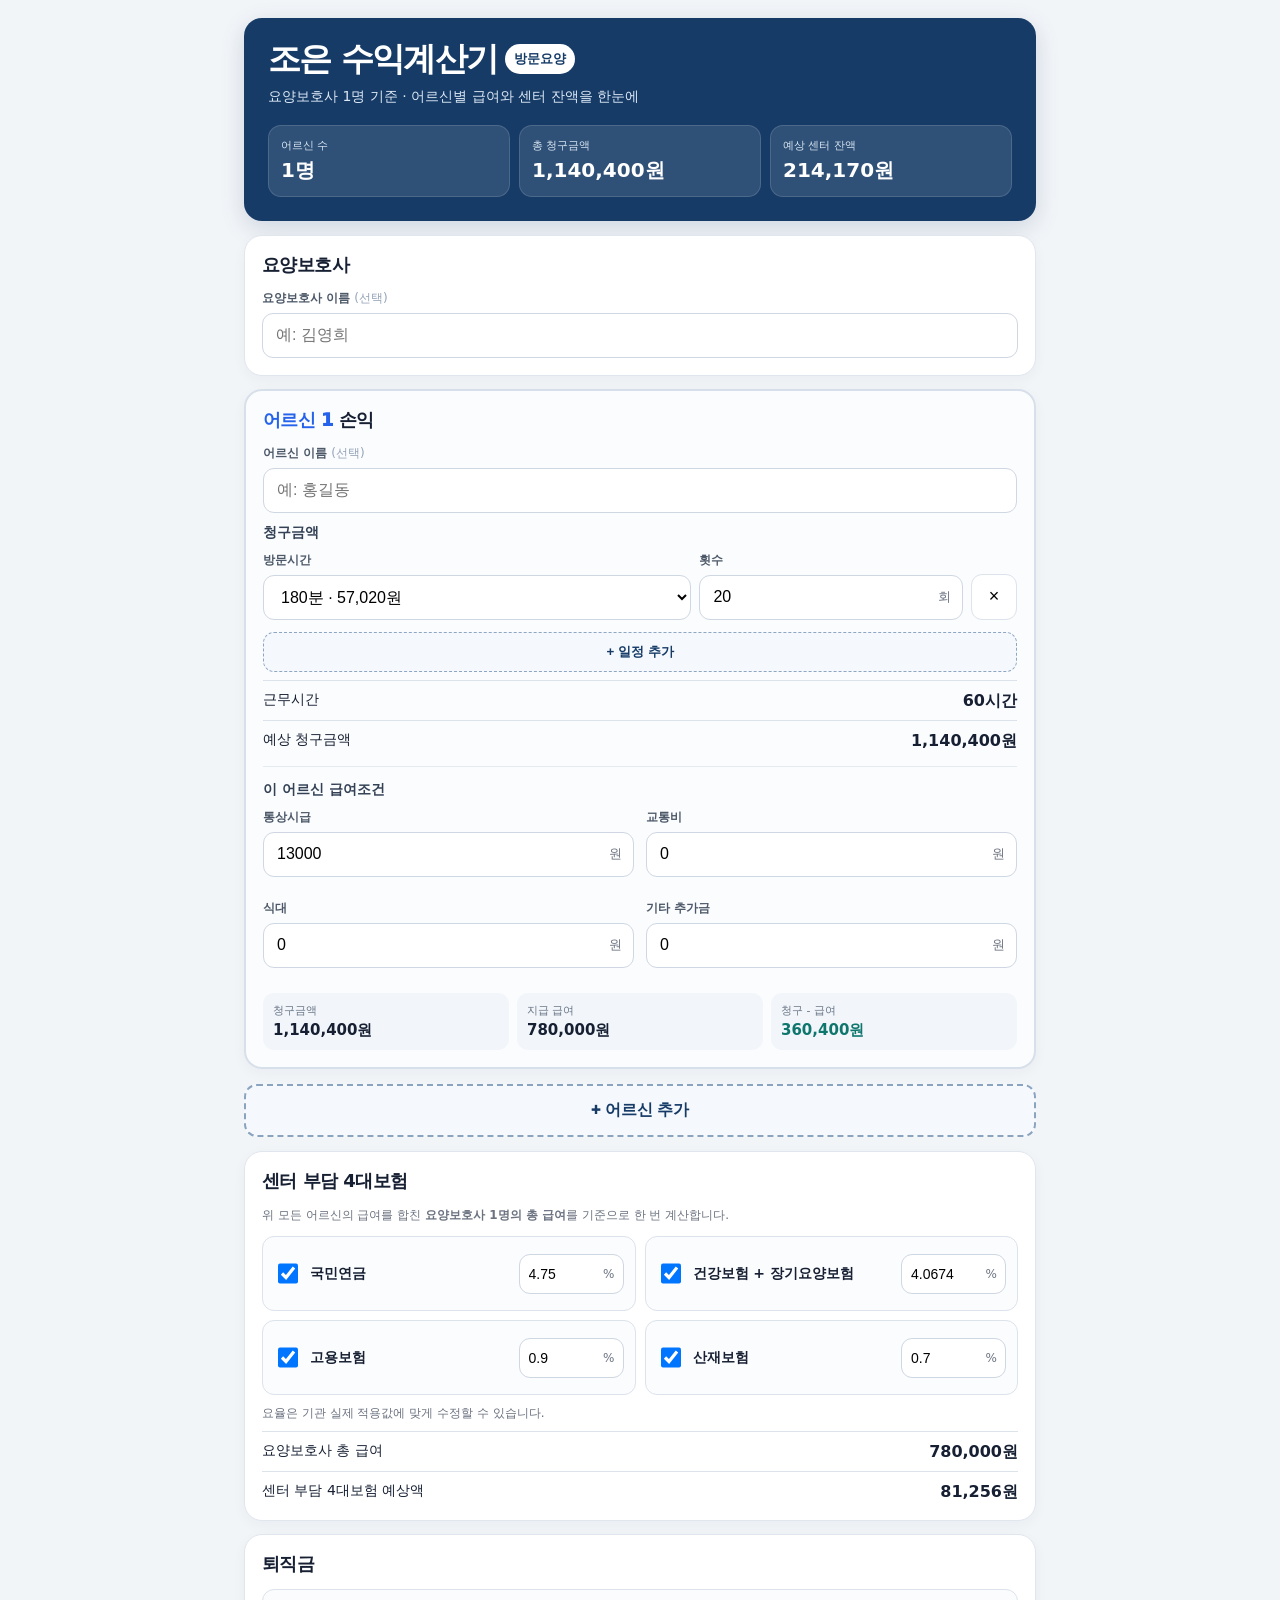
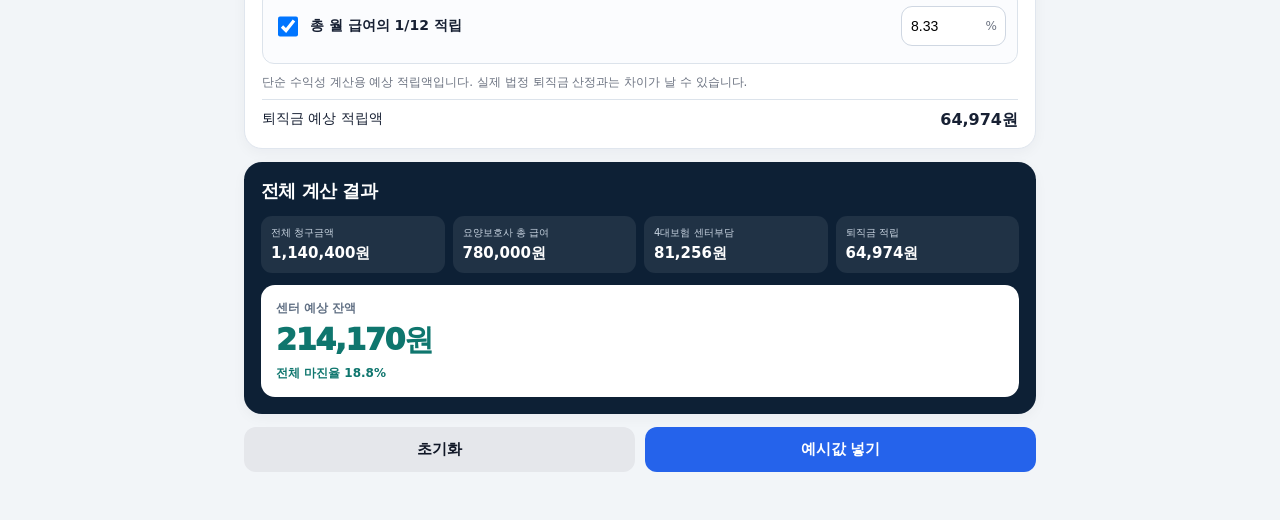
==== commit 4ba8ebb9: "Bust browser cache for calculator assets" ====
--- a/index.html
+++ b/index.html
@@ -4,7 +4,7 @@
 <meta charset="utf-8" />
 <meta name="viewport" content="width=device-width,initial-scale=1" />
 <title>조은 수익계산기</title>
-<link rel="stylesheet" href="style.css" />
+<link rel="stylesheet" href="style.css?v=202608181624" />
 </head>
 <body>
 <div class="wrap">
@@ -73,6 +73,6 @@
     <button class="btn primary" id="sampleBtn" type="button">예시값 넣기</button>
   </div>
 </div>
-<script src="app.js"></script>
+<script src="app.js?v=202608181624"></script>
 </body>
 </html>
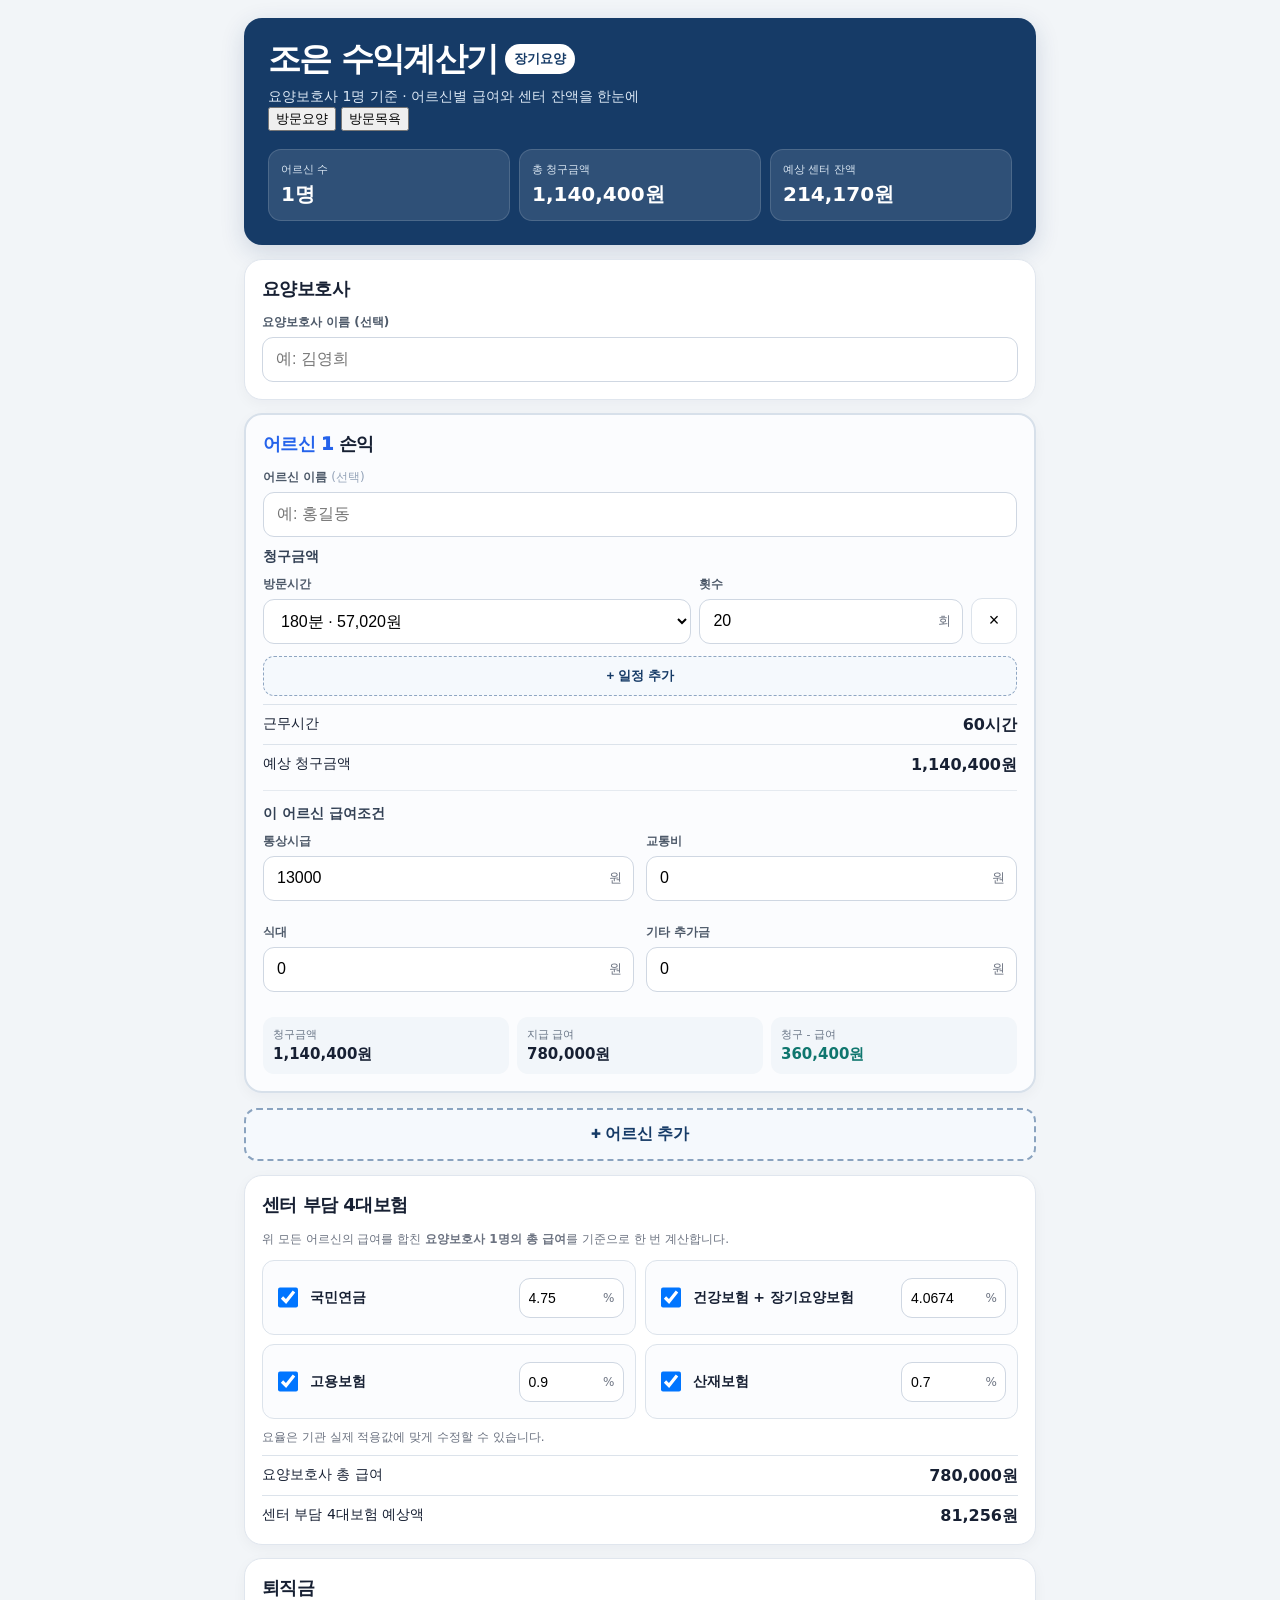
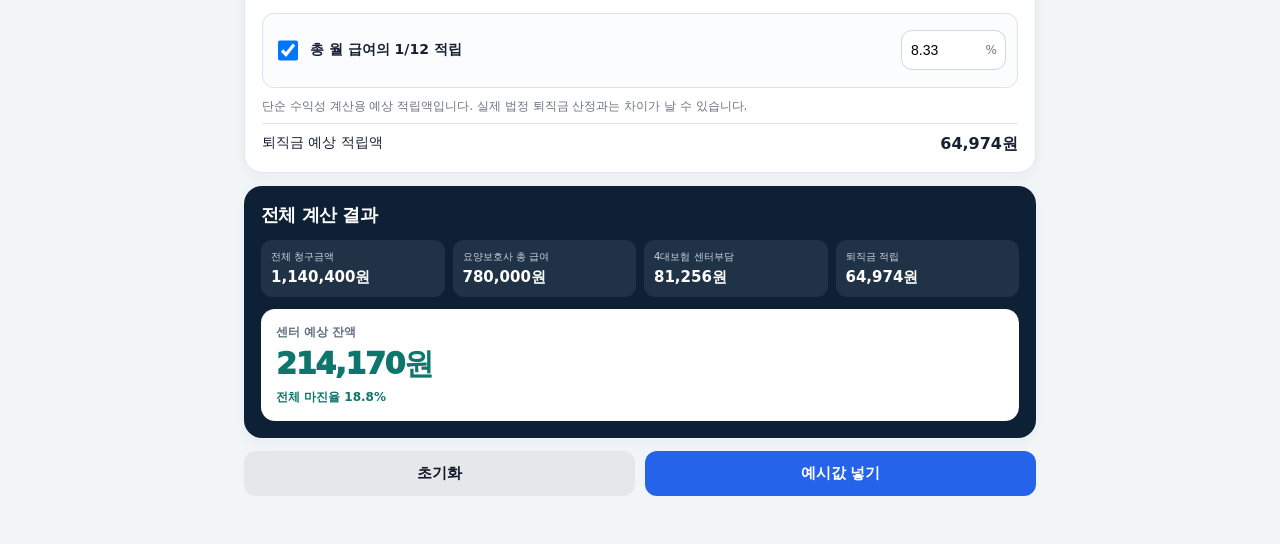
==== commit 6f09c585: "Add visit bath calculator tab and vehicle cost preset" ====
--- a/index.html
+++ b/index.html
@@ -4,75 +4,118 @@
 <meta charset="utf-8" />
 <meta name="viewport" content="width=device-width,initial-scale=1" />
 <title>조은 수익계산기</title>
-<link rel="stylesheet" href="style.css?v=202608181624" />
+<link rel="stylesheet" href="style.css?v=202608181658" />
 </head>
 <body>
 <div class="wrap">
   <div class="header">
-    <div class="brand"><h1>조은 수익계산기</h1><span class="brand-tag">방문요양</span></div>
-    <div class="sub">요양보호사 1명 기준 · 어르신별 급여와 센터 잔액을 한눈에</div>
-    <div class="header-summary">
+    <div class="brand"><h1>조은 수익계산기</h1><span class="brand-tag">장기요양</span></div>
+    <div class="sub" id="headerSub">요양보호사 1명 기준 · 어르신별 급여와 센터 잔액을 한눈에</div>
+    <div class="tabs">
+      <button class="tab active" id="careTabBtn" type="button">방문요양</button>
+      <button class="tab" id="bathTabBtn" type="button">방문목욕</button>
+    </div>
+    <div class="header-summary" id="careHeaderSummary">
       <div class="head-sum"><div class="k">어르신 수</div><div class="v" id="headerClientCount">1명</div></div>
       <div class="head-sum"><div class="k">총 청구금액</div><div class="v" id="headerRevenue">0원</div></div>
       <div class="head-sum"><div class="k">예상 센터 잔액</div><div class="v" id="headerProfit">0원</div></div>
     </div>
+    <div class="header-summary hidden" id="bathHeaderSummary">
+      <div class="head-sum"><div class="k">이번 달 목욕 건수</div><div class="v" id="bathHeaderCases">0건</div></div>
+      <div class="head-sum"><div class="k">총 청구금액</div><div class="v" id="bathHeaderRevenue">0원</div></div>
+      <div class="head-sum"><div class="k">예상 센터 잔액</div><div class="v" id="bathHeaderProfit">0원</div></div>
+    </div>
   </div>
 
-  <section class="card">
-    <h2>요양보호사</h2>
-    <div class="caregiver-top">
-      <div class="field" style="margin:0">
-        <label>요양보호사 이름 <span style="font-weight:500;color:#94a3b8">(선택)</span></label>
-        <input id="caregiverName" type="text" placeholder="예: 김영희">
+  <main id="carePanel">
+    <section class="card">
+      <h2>요양보호사</h2>
+      <div class="caregiver-top">
+        <div class="field" style="margin:0">
+          <label>요양보호사 이름 <span class="optional">(선택)</span></label>
+          <input id="caregiverName" type="text" placeholder="예: 김영희">
+        </div>
+        <input id="clientCount" type="hidden" value="1">
       </div>
-      <input id="clientCount" type="hidden" value="1">
-    </div>
-  </section>
+    </section>
+    <div id="clients"></div>
+    <button class="add-client" id="addClientBtn" type="button">+ 어르신 추가</button>
+    <section class="card">
+      <h2>센터 부담 4대보험</h2>
+      <div class="note" style="margin:0 0 12px">위 모든 어르신의 급여를 합친 <strong>요양보호사 1명의 총 급여</strong>를 기준으로 한 번 계산합니다.</div>
+      <div class="checklist">
+        <div class="ins"><input id="pensionChk" type="checkbox" checked><div class="name">국민연금</div><div class="rate"><input id="pensionRate" type="number" step="0.0001" value="4.75"><span>%</span></div></div>
+        <div class="ins"><input id="healthChk" type="checkbox" checked><div class="name">건강보험 + 장기요양보험</div><div class="rate"><input id="healthRate" type="number" step="0.0001" value="4.0674"><span>%</span></div></div>
+        <div class="ins"><input id="employmentChk" type="checkbox" checked><div class="name">고용보험</div><div class="rate"><input id="employmentRate" type="number" step="0.0001" value="0.9"><span>%</span></div></div>
+        <div class="ins"><input id="accidentChk" type="checkbox" checked><div class="name">산재보험</div><div class="rate"><input id="accidentRate" type="number" step="0.0001" value="0.7"><span>%</span></div></div>
+      </div>
+      <div class="note">요율은 기관 실제 적용값에 맞게 수정할 수 있습니다.</div>
+      <div class="summary-line"><span>요양보호사 총 급여</span><strong id="salaryPreview">0원</strong></div>
+      <div class="summary-line"><span>센터 부담 4대보험 예상액</span><strong id="insurancePreview">0원</strong></div>
+    </section>
+    <section class="card">
+      <h2>퇴직금</h2>
+      <div class="ins"><input id="severanceChk" type="checkbox" checked><div class="name">총 월 급여의 1/12 적립</div><div class="rate"><input id="severanceRate" type="number" step="0.01" value="8.33"><span>%</span></div></div>
+      <div class="note">단순 수익성 계산용 예상 적립액입니다. 실제 법정 퇴직금 산정과는 차이가 날 수 있습니다.</div>
+      <div class="summary-line"><span>퇴직금 예상 적립액</span><strong id="severancePreview">0원</strong></div>
+    </section>
+    <section class="card results">
+      <h2>전체 계산 결과</h2>
+      <div class="result-grid">
+        <div class="result-item"><div class="k">전체 청구금액</div><div class="v" id="rRevenue">0원</div></div>
+        <div class="result-item"><div class="k">요양보호사 총 급여</div><div class="v" id="rSalary">0원</div></div>
+        <div class="result-item"><div class="k">4대보험 센터부담</div><div class="v" id="rInsurance">0원</div></div>
+        <div class="result-item"><div class="k">퇴직금 적립</div><div class="v" id="rSeverance">0원</div></div>
+      </div>
+      <div class="result-main"><div class="k">센터 예상 잔액</div><div class="v" id="rProfit">0원</div><div class="m">전체 마진율 <strong id="rMargin">0.0%</strong></div></div>
+    </section>
+    <div class="btns"><button class="btn secondary" id="resetBtn" type="button">초기화</button><button class="btn primary" id="sampleBtn" type="button">예시값 넣기</button></div>
+  </main>
 
-  <div id="clients"></div>
-  <button class="add-client" id="addClientBtn" type="button">+ 어르신 추가</button>
-
-  <section class="card">
-    <h2>센터 부담 4대보험</h2>
-    <div class="note" style="margin:0 0 12px">위 모든 어르신의 급여를 합친 <strong>요양보호사 1명의 총 급여</strong>를 기준으로 한 번 계산합니다.</div>
-    <div class="checklist">
-      <div class="ins"><input id="pensionChk" type="checkbox" checked><div class="name">국민연금</div><div class="rate"><input id="pensionRate" type="number" step="0.0001" value="4.75"><span>%</span></div></div>
-      <div class="ins"><input id="healthChk" type="checkbox" checked><div class="name">건강보험 + 장기요양보험</div><div class="rate"><input id="healthRate" type="number" step="0.0001" value="4.0674"><span>%</span></div></div>
-      <div class="ins"><input id="employmentChk" type="checkbox" checked><div class="name">고용보험</div><div class="rate"><input id="employmentRate" type="number" step="0.0001" value="0.9"><span>%</span></div></div>
-      <div class="ins"><input id="accidentChk" type="checkbox" checked><div class="name">산재보험</div><div class="rate"><input id="accidentRate" type="number" step="0.0001" value="0.7"><span>%</span></div></div>
-    </div>
-    <div class="note">요율은 기관 실제 적용값에 맞게 수정할 수 있습니다.</div>
-    <div class="summary-line"><span>요양보호사 총 급여</span><strong id="salaryPreview">0원</strong></div>
-    <div class="summary-line"><span>센터 부담 4대보험 예상액</span><strong id="insurancePreview">0원</strong></div>
-  </section>
-
-  <section class="card">
-    <h2>퇴직금</h2>
-    <div class="ins"><input id="severanceChk" type="checkbox" checked><div class="name">총 월 급여의 1/12 적립</div><div class="rate"><input id="severanceRate" type="number" step="0.01" value="8.33"><span>%</span></div></div>
-    <div class="note">단순 수익성 계산용 예상 적립액입니다. 실제 법정 퇴직금 산정과는 차이가 날 수 있습니다.</div>
-    <div class="summary-line"><span>퇴직금 예상 적립액</span><strong id="severancePreview">0원</strong></div>
-  </section>
-
-  <section class="card results">
-    <h2>전체 계산 결과</h2>
-    <div class="result-grid">
-      <div class="result-item"><div class="k">전체 청구금액</div><div class="v" id="rRevenue">0원</div></div>
-      <div class="result-item"><div class="k">요양보호사 총 급여</div><div class="v" id="rSalary">0원</div></div>
-      <div class="result-item"><div class="k">4대보험 센터부담</div><div class="v" id="rInsurance">0원</div></div>
-      <div class="result-item"><div class="k">퇴직금 적립</div><div class="v" id="rSeverance">0원</div></div>
-    </div>
-    <div class="result-main">
-      <div class="k">센터 예상 잔액</div>
-      <div class="v" id="rProfit">0원</div>
-      <div class="m">전체 마진율 <strong id="rMargin">0.0%</strong></div>
-    </div>
-  </section>
-
-  <div class="btns">
-    <button class="btn secondary" id="resetBtn" type="button">초기화</button>
-    <button class="btn primary" id="sampleBtn" type="button">예시값 넣기</button>
-  </div>
+  <main id="bathPanel" class="hidden">
+    <section class="card">
+      <div class="card-head"><h2>1. 이번 달 목욕 실적</h2><span class="badge">2026 수가 × 건수</span></div>
+      <div class="bath-type"><div class="bath-type-title">차량 이용 · 차량 내 목욕</div><div class="grid3"><div class="field"><label>1회 수가</label><div class="input-wrap has-suffix"><input id="bathFee1" type="number" min="0" value="88990"><span class="suffix">원</span></div></div><div class="field"><label>건수</label><div class="input-wrap has-suffix"><input id="bathCases1" type="number" min="0" value="0"><span class="suffix">건</span></div></div><div class="field"><label>청구금액</label><div class="readbox" id="bathRevenue1">0원</div></div></div></div>
+      <div class="bath-type"><div class="bath-type-title">차량 이용 · 가정 내 목욕</div><div class="grid3"><div class="field"><label>1회 수가</label><div class="input-wrap has-suffix"><input id="bathFee2" type="number" min="0" value="80230"><span class="suffix">원</span></div></div><div class="field"><label>건수</label><div class="input-wrap has-suffix"><input id="bathCases2" type="number" min="0" value="0"><span class="suffix">건</span></div></div><div class="field"><label>청구금액</label><div class="readbox" id="bathRevenue2">0원</div></div></div></div>
+      <div class="bath-type"><div class="bath-type-title">차량 미이용</div><div class="grid3"><div class="field"><label>1회 수가</label><div class="input-wrap has-suffix"><input id="bathFee3" type="number" min="0" value="50100"><span class="suffix">원</span></div></div><div class="field"><label>건수</label><div class="input-wrap has-suffix"><input id="bathCases3" type="number" min="0" value="0"><span class="suffix">건</span></div></div><div class="field"><label>청구금액</label><div class="readbox" id="bathRevenue3">0원</div></div></div></div>
+      <div class="note">60분 이상 제공 기준 기본 수가입니다. 40분 이상 60분 미만 등 별도 산정 상황은 현재 계산기에서 자동 반영하지 않습니다.</div>
+    </section>
+    <section class="card">
+      <div class="card-head"><h2>2. 목욕 요양보호사</h2><span class="badge">건수 기반 급여</span></div>
+      <div id="bathStaff"></div><button class="add-client" id="addBathStaffBtn" type="button">+ 선생님 추가</button>
+      <div class="note">각 선생님이 실제 담당한 유형별 건수를 입력하면 인정시간 × 통상시급으로 급여를 계산합니다. 건당 인정시간은 직접 수정할 수 있습니다.</div>
+    </section>
+    <section class="card">
+      <div class="card-head"><h2>3. 목욕차량 · 운영비</h2><span class="badge">1대 기본값 자동입력</span></div>
+      <div class="grid2"><div class="field"><label>목욕차량 수</label><div class="input-wrap has-suffix"><input id="bathVehicleCount" type="number" min="1" step="1" value="1"><span class="suffix">대</span></div></div><div class="field"><label>기본값 적용</label><button class="preset-btn" id="bathVehiclePresetBtn" type="button">1대 기본값으로 초기화</button></div></div>
+      <div class="cost-title">차량 운영비</div>
+      <div class="grid2">
+        <div class="field"><label>유류비</label><div class="input-wrap has-suffix"><input class="bath-cost scalable" id="bathFuel" type="number" min="0" value="500000"><span class="suffix">원</span></div></div>
+        <div class="field"><label>차량 보험료 월 환산</label><div class="input-wrap has-suffix"><input class="bath-cost scalable" id="bathCarInsurance" type="number" min="0" value="120000"><span class="suffix">원</span></div></div>
+        <div class="field"><label>자동차세 월 환산</label><div class="input-wrap has-suffix"><input class="bath-cost scalable" id="bathCarTax" type="number" min="0" value="30000"><span class="suffix">원</span></div></div>
+        <div class="field"><label>정비 · 소모품 적립</label><div class="input-wrap has-suffix"><input class="bath-cost scalable" id="bathMaintenance" type="number" min="0" value="150000"><span class="suffix">원</span></div></div>
+        <div class="field"><label>감가상각 · 리스비</label><div class="input-wrap has-suffix"><input class="bath-cost scalable" id="bathDepreciation" type="number" min="0" value="300000"><span class="suffix">원</span></div></div>
+        <div class="field"><label>통행료 · 주차비</label><div class="input-wrap has-suffix"><input class="bath-cost scalable" id="bathToll" type="number" min="0" value="0"><span class="suffix">원</span></div></div>
+      </div>
+      <div class="cost-title">목욕 운영비</div>
+      <div class="grid2">
+        <div class="field"><label>목욕용품 · 소모품</label><div class="input-wrap has-suffix"><input class="bath-cost" id="bathSupplies" type="number" min="0" value="300000"><span class="suffix">원</span></div></div>
+        <div class="field"><label>세탁 · 위생용품</label><div class="input-wrap has-suffix"><input class="bath-cost" id="bathLaundry" type="number" min="0" value="100000"><span class="suffix">원</span></div></div>
+        <div class="field"><label>기타 운영비</label><div class="input-wrap has-suffix"><input class="bath-cost" id="bathOtherCost" type="number" min="0" value="0"><span class="suffix">원</span></div></div>
+        <div class="field"><label>공통관리비 배부 <span class="optional">(선택)</span></label><div class="input-wrap has-suffix"><input class="bath-cost" id="bathCommonCost" type="number" min="0" value="0"><span class="suffix">원</span></div></div>
+      </div>
+      <div class="summary-line"><span>월 차량·운영비 합계</span><strong id="bathOperatingCost">0원</strong></div>
+      <div class="note">차량 기본값은 수익성 계산을 위한 예상 프리셋입니다. 실제 보험료·세금·정비비·유류비에 맞게 수정하세요. 차량 수를 바꾸면 차량 관련 기본값이 대수에 맞춰 다시 적용됩니다.</div>
+    </section>
+    <section class="card results">
+      <h2>방문목욕 전체 계산 결과</h2>
+      <div class="result-grid"><div class="result-item"><div class="k">총 청구금액</div><div class="v" id="bathRRevenue">0원</div></div><div class="result-item"><div class="k">선생님 총 급여</div><div class="v" id="bathRSalary">0원</div></div><div class="result-item"><div class="k">보험 + 퇴직금</div><div class="v" id="bathRLaborExtra">0원</div></div><div class="result-item"><div class="k">차량 · 운영비</div><div class="v" id="bathROperating">0원</div></div></div>
+      <div class="result-main"><div class="k">방문목욕 월 예상 센터 잔액</div><div class="v" id="bathRProfit">0원</div><div class="m">잔액률 <strong id="bathRMargin">0.0%</strong> · 건당 평균 잔액 <strong id="bathRPerCase">0원</strong></div></div>
+      <div class="bath-metrics"><div class="metric"><div class="k">건당 평균 매출</div><div class="v" id="bathPerRevenue">0원</div></div><div class="metric"><div class="k">건당 평균 인건비</div><div class="v" id="bathPerLabor">0원</div></div><div class="metric"><div class="k">건당 평균 운영비</div><div class="v" id="bathPerOperating">0원</div></div></div>
+    </section>
+    <div class="btns"><button class="btn secondary" id="bathResetBtn" type="button">초기화</button><button class="btn primary" id="bathSampleBtn" type="button">예시값 넣기</button></div>
+  </main>
 </div>
-<script src="app.js?v=202608181624"></script>
+<script src="app.js?v=202608181658"></script>
 </body>
 </html>
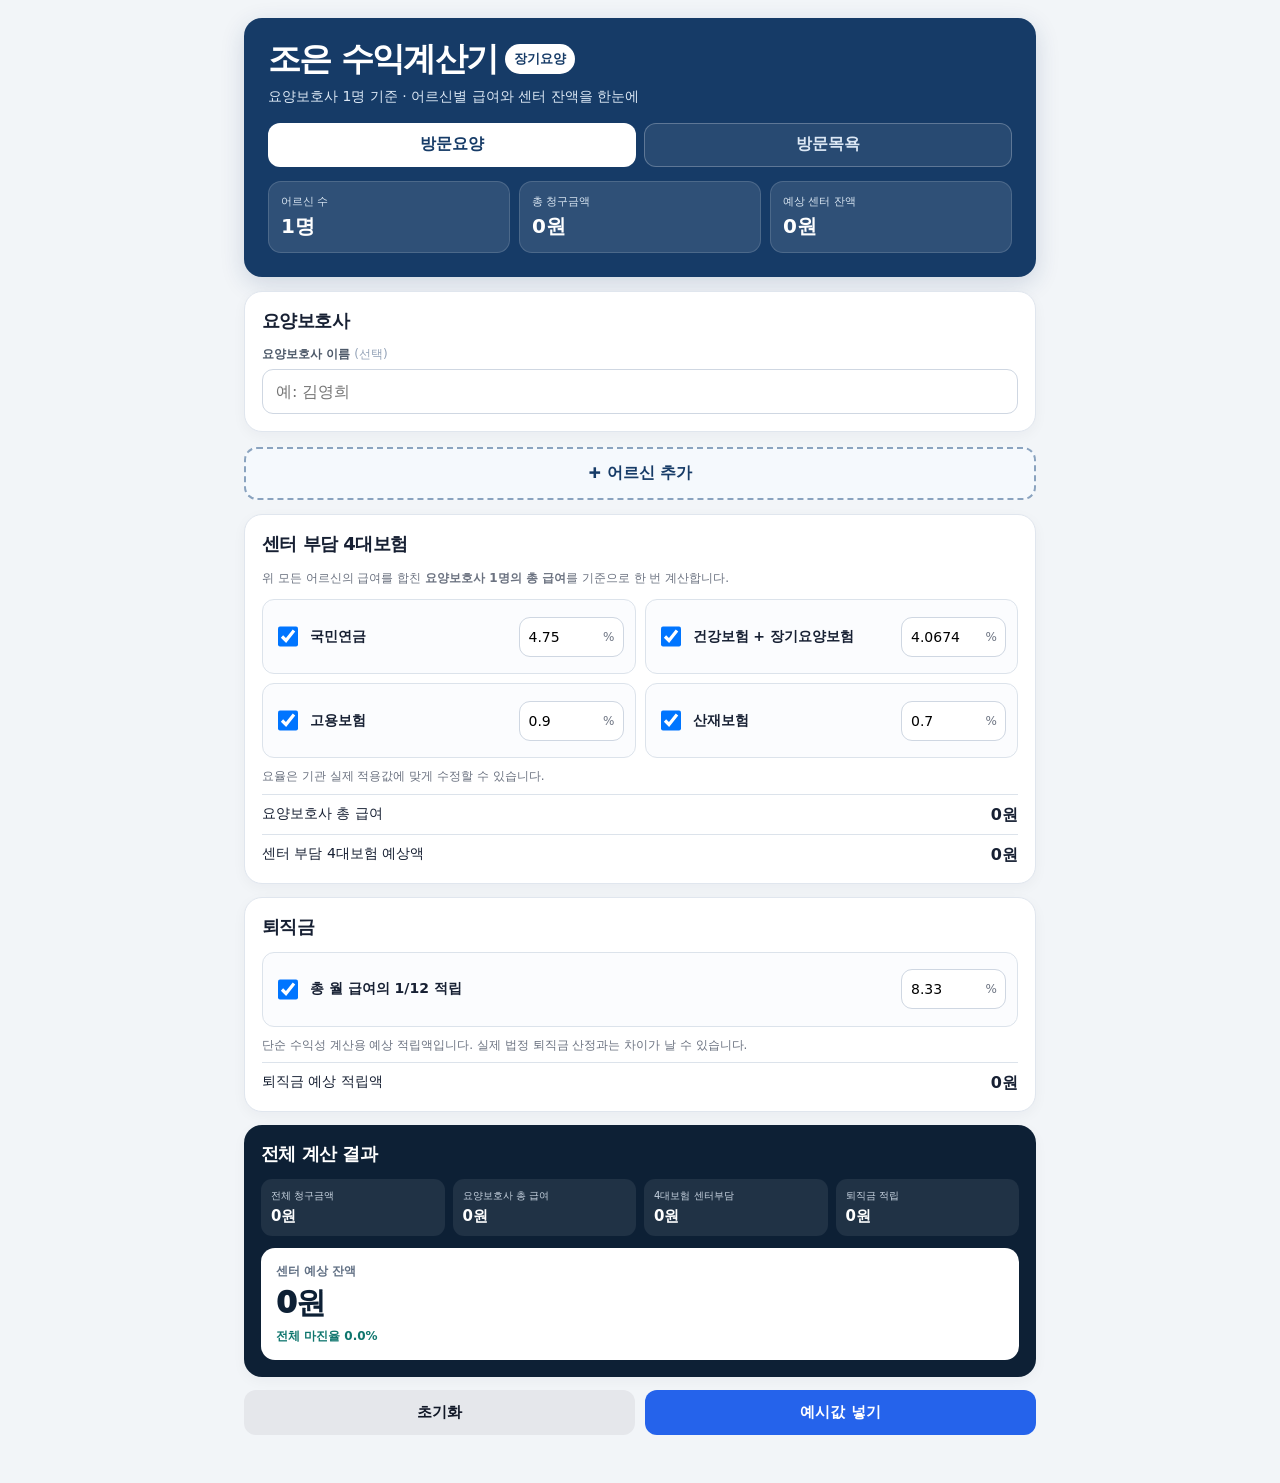
==== commit 828344a6: "Add bath case rows and driving allowance UI" ====
--- a/index.html
+++ b/index.html
@@ -4,7 +4,7 @@
 <meta charset="utf-8" />
 <meta name="viewport" content="width=device-width,initial-scale=1" />
 <title>조은 수익계산기</title>
-<link rel="stylesheet" href="style.css?v=202608181658" />
+<link rel="stylesheet" href="style.css?v=202608181735" />
 </head>
 <body>
 <div class="wrap">
@@ -74,17 +74,19 @@
 
   <main id="bathPanel" class="hidden">
     <section class="card">
-      <div class="card-head"><h2>1. 이번 달 목욕 실적</h2><span class="badge">2026 수가 × 건수</span></div>
-      <div class="bath-type"><div class="bath-type-title">차량 이용 · 차량 내 목욕</div><div class="grid3"><div class="field"><label>1회 수가</label><div class="input-wrap has-suffix"><input id="bathFee1" type="number" min="0" value="88990"><span class="suffix">원</span></div></div><div class="field"><label>건수</label><div class="input-wrap has-suffix"><input id="bathCases1" type="number" min="0" value="0"><span class="suffix">건</span></div></div><div class="field"><label>청구금액</label><div class="readbox" id="bathRevenue1">0원</div></div></div></div>
-      <div class="bath-type"><div class="bath-type-title">차량 이용 · 가정 내 목욕</div><div class="grid3"><div class="field"><label>1회 수가</label><div class="input-wrap has-suffix"><input id="bathFee2" type="number" min="0" value="80230"><span class="suffix">원</span></div></div><div class="field"><label>건수</label><div class="input-wrap has-suffix"><input id="bathCases2" type="number" min="0" value="0"><span class="suffix">건</span></div></div><div class="field"><label>청구금액</label><div class="readbox" id="bathRevenue2">0원</div></div></div></div>
-      <div class="bath-type"><div class="bath-type-title">차량 미이용</div><div class="grid3"><div class="field"><label>1회 수가</label><div class="input-wrap has-suffix"><input id="bathFee3" type="number" min="0" value="50100"><span class="suffix">원</span></div></div><div class="field"><label>건수</label><div class="input-wrap has-suffix"><input id="bathCases3" type="number" min="0" value="0"><span class="suffix">건</span></div></div><div class="field"><label>청구금액</label><div class="readbox" id="bathRevenue3">0원</div></div></div></div>
-      <div class="note">60분 이상 제공 기준 기본 수가입니다. 40분 이상 60분 미만 등 별도 산정 상황은 현재 계산기에서 자동 반영하지 않습니다.</div>
+      <div class="card-head"><h2>1. 이번 달 목욕 케이스</h2><span class="badge">유형 · 40분/60분 · 건수</span></div>
+      <div id="bathCasesRows"></div>
+      <button class="add-client" id="addBathCaseBtn" type="button">+ 목욕 케이스 추가</button>
+      <div class="note">40분은 40분 이상 60분 미만 기준으로 60분 수가의 80%를 자동 적용합니다.</div>
     </section>
+
     <section class="card">
-      <div class="card-head"><h2>2. 목욕 요양보호사</h2><span class="badge">건수 기반 급여</span></div>
-      <div id="bathStaff"></div><button class="add-client" id="addBathStaffBtn" type="button">+ 선생님 추가</button>
-      <div class="note">각 선생님이 실제 담당한 유형별 건수를 입력하면 인정시간 × 통상시급으로 급여를 계산합니다. 건당 인정시간은 직접 수정할 수 있습니다.</div>
+      <div class="card-head"><h2>2. 목욕 요양보호사</h2><span class="badge">40분/60분 건수 기반 급여</span></div>
+      <div id="bathStaff"></div>
+      <button class="add-client" id="addBathStaffBtn" type="button">+ 선생님 추가</button>
+      <div class="note">선생님별 40분·60분 담당 건수로 근무시간을 계산합니다. 운전수당은 운전 건수 × 건당 운전수당으로 급여에 합산합니다.</div>
     </section>
+
     <section class="card">
       <div class="card-head"><h2>3. 목욕차량 · 운영비</h2><span class="badge">1대 기본값 자동입력</span></div>
       <div class="grid2"><div class="field"><label>목욕차량 수</label><div class="input-wrap has-suffix"><input id="bathVehicleCount" type="number" min="1" step="1" value="1"><span class="suffix">대</span></div></div><div class="field"><label>기본값 적용</label><button class="preset-btn" id="bathVehiclePresetBtn" type="button">1대 기본값으로 초기화</button></div></div>
@@ -105,8 +107,9 @@
         <div class="field"><label>공통관리비 배부 <span class="optional">(선택)</span></label><div class="input-wrap has-suffix"><input class="bath-cost" id="bathCommonCost" type="number" min="0" value="0"><span class="suffix">원</span></div></div>
       </div>
       <div class="summary-line"><span>월 차량·운영비 합계</span><strong id="bathOperatingCost">0원</strong></div>
-      <div class="note">차량 기본값은 수익성 계산을 위한 예상 프리셋입니다. 실제 보험료·세금·정비비·유류비에 맞게 수정하세요. 차량 수를 바꾸면 차량 관련 기본값이 대수에 맞춰 다시 적용됩니다.</div>
+      <div class="note">차량 기본값은 수익성 계산용 예상 프리셋입니다. 실제 지출에 맞게 수정하세요.</div>
     </section>
+
     <section class="card results">
       <h2>방문목욕 전체 계산 결과</h2>
       <div class="result-grid"><div class="result-item"><div class="k">총 청구금액</div><div class="v" id="bathRRevenue">0원</div></div><div class="result-item"><div class="k">선생님 총 급여</div><div class="v" id="bathRSalary">0원</div></div><div class="result-item"><div class="k">보험 + 퇴직금</div><div class="v" id="bathRLaborExtra">0원</div></div><div class="result-item"><div class="k">차량 · 운영비</div><div class="v" id="bathROperating">0원</div></div></div>
@@ -116,6 +119,6 @@
     <div class="btns"><button class="btn secondary" id="bathResetBtn" type="button">초기화</button><button class="btn primary" id="bathSampleBtn" type="button">예시값 넣기</button></div>
   </main>
 </div>
-<script src="app.js?v=202608181658"></script>
+<script src="app.js?v=202608181735"></script>
 </body>
-</html>
+</html>
--- a/style.css
+++ b/style.css
@@ -1,32 +1,16 @@
 :root{--bg:#f2f5f8;--card:#fff;--text:#172033;--muted:#6b7280;--line:#dce3eb;--primary:#2563eb;--navy:#163b67;--good:#0f766e;--bad:#b91c1c}
 *{box-sizing:border-box}
 body{margin:0;background:var(--bg);color:var(--text);font-family:system-ui,-apple-system,"Pretendard","Noto Sans KR",sans-serif}
-.wrap{max-width:820px;margin:0 auto;padding:18px 14px 48px}
+button,input,select{font:inherit}.wrap{max-width:820px;margin:0 auto;padding:18px 14px 48px}.hidden{display:none!important}.optional{font-weight:500;color:#94a3b8}
 .header{background:var(--navy);color:#fff;border-radius:18px;padding:24px;margin-bottom:14px;box-shadow:0 7px 24px rgba(22,59,103,.16)}
-.brand{display:flex;align-items:center;gap:8px;flex-wrap:wrap}.brand h1{font-size:33px;line-height:1.05;margin:0;font-weight:950;letter-spacing:-.05em}.brand-tag{background:#fff;color:var(--navy);font-size:13px;font-weight:900;padding:6px 9px;border-radius:999px}
-.sub{color:#dce8f5;font-size:14px;line-height:1.5;margin-top:9px}
-.header-summary{display:grid;grid-template-columns:repeat(3,1fr);gap:9px;margin-top:18px}.head-sum{background:rgba(255,255,255,.11);border:1px solid rgba(255,255,255,.14);border-radius:13px;padding:12px}.head-sum .k{font-size:11px;color:#dbe7f3}.head-sum .v{font-size:20px;font-weight:900;margin-top:4px}
-.card,.client-card{background:#fff;border:1px solid #e0e6ee;border-radius:18px;padding:17px;margin-bottom:13px;box-shadow:0 4px 14px rgba(15,23,42,.04)}
-.card h2{font-size:18px;margin:0 0 13px;letter-spacing:-.03em}.caregiver-top{display:grid;grid-template-columns:1fr;gap:12px}.client-card{border:2px solid #d7e0ea;background:#fbfcfe}
-.client-head{display:flex;align-items:center;justify-content:space-between;gap:10px;margin-bottom:13px}.client-title{font-size:18px;font-weight:950;letter-spacing:-.03em}.client-title span{color:var(--primary)}
-.delete-client{border:1px solid #e4b6b6;background:#fff6f6;color:#b42318;border-radius:10px;padding:9px 11px;font-weight:900;cursor:pointer}
-.segment{display:grid;grid-template-columns:1fr 1fr;gap:8px;margin-bottom:13px}.segment button{border:1px solid #cfd7e2;background:#fff;padding:11px 8px;border-radius:11px;font-weight:900;cursor:pointer;color:#2563eb}.segment button.active{background:#2563eb;border-color:#2563eb;color:#fff}
-.grid2{display:grid;grid-template-columns:1fr 1fr;gap:12px}.field{margin-bottom:11px}label{display:block;font-size:12px;font-weight:900;color:#4d5969;margin-bottom:6px}.input-wrap{position:relative}
-input,select{width:100%;border:1px solid #cfd7e2;background:#fff;border-radius:11px;padding:12px 13px;font-size:16px;outline:none;min-height:45px}input:focus,select:focus{border-color:#93b4ff;box-shadow:0 0 0 3px rgba(37,99,235,.08)}
-.suffix{position:absolute;right:12px;top:50%;transform:translateY(-50%);font-size:13px;color:var(--muted);pointer-events:none}.has-suffix input{padding-right:48px}
-.schedule-row{display:grid;grid-template-columns:1.3fr .8fr auto;gap:8px;align-items:end;margin-bottom:8px}.schedule-row .remove{height:46px;width:46px;border:1px solid var(--line);background:#fff;border-radius:11px;font-size:18px;cursor:pointer}
-.add{width:100%;border:1px dashed #8fa6c2;background:#f5f9fd;color:var(--navy);border-radius:11px;padding:10px;font-weight:900;cursor:pointer;margin-top:4px}.add-client{width:100%;border:2px dashed #8aa3bf;background:#f5f9fd;color:var(--navy);border-radius:13px;padding:14px;font-size:16px;font-weight:950;cursor:pointer;margin:2px 0 14px}
-.divider{height:1px;background:#e5eaf0;margin:14px 0}.section-label{font-size:14px;font-weight:900;margin:0 0 10px;color:#334155}.summary-line{display:flex;justify-content:space-between;gap:12px;padding-top:10px;margin-top:8px;border-top:1px solid var(--line);font-size:14px}.summary-line strong{font-size:16px;text-align:right}
-.client-summary{display:grid;grid-template-columns:repeat(3,1fr);gap:8px;margin-top:14px}.client-summary .mini{background:#f2f6fa;border-radius:11px;padding:10px}.mini .k{font-size:11px;color:#697586;margin-bottom:3px}.mini .v{font-size:15px;font-weight:900}
-.checklist{display:grid;grid-template-columns:1fr 1fr;gap:9px}.ins{display:grid;grid-template-columns:auto 1fr 105px;gap:9px;align-items:center;border:1px solid var(--line);border-radius:12px;padding:11px;background:#fbfcfe}.ins input[type=checkbox]{width:20px;height:20px}.ins .name{font-weight:800;font-size:14px}.ins .rate{position:relative}.ins .rate input{padding:9px 28px 9px 9px;font-size:14px;min-height:40px}.ins .rate span{position:absolute;right:9px;top:50%;transform:translateY(-50%);color:var(--muted);font-size:12px}
-.note{font-size:12px;color:var(--muted);line-height:1.55;margin-top:9px}.hidden{display:none!important}
-.results{background:#0d2035;color:#fff;border:none}.results h2{color:#fff}.result-grid{display:grid;grid-template-columns:repeat(4,1fr);gap:8px}.result-item{background:rgba(255,255,255,.08);border-radius:11px;padding:10px}.result-item .k{font-size:10px;color:#c8d4e1;margin-bottom:4px}.result-item .v{font-size:15px;font-weight:900}.result-main{margin-top:12px;background:#fff;color:#0d2035;border-radius:14px;padding:15px}.result-main .k{font-size:12px;color:#617084;font-weight:800}.result-main .v{font-size:30px;font-weight:1000;letter-spacing:-.04em;margin-top:3px}.result-main .m{font-size:12px;margin-top:4px;color:#0f766e;font-weight:900}
-.btns{display:grid;grid-template-columns:1fr 1fr;gap:10px}.btn{border:0;border-radius:12px;padding:13px;font-weight:900;font-size:15px;cursor:pointer}.btn.secondary{background:#e5e7eb;color:#111827}.btn.primary{background:var(--primary);color:#fff}
-@media(max-width:650px){
- .wrap{padding:10px 8px 34px}.header{padding:19px 15px;border-radius:15px;margin-bottom:10px}.brand h1{font-size:28px}.brand-tag{font-size:11px;padding:5px 7px}.sub{font-size:13px}
- .header-summary{grid-template-columns:1fr;gap:7px;margin-top:14px}.head-sum{padding:10px 11px;display:flex;align-items:center;justify-content:space-between}.head-sum .k{font-size:12px}.head-sum .v{font-size:18px;margin-top:0}
- .card,.client-card{padding:13px;border-radius:15px;margin-bottom:10px}.client-card{padding:12px}.client-head{align-items:flex-start;flex-direction:column;gap:7px}.client-title{font-size:18px}.delete-client{width:100%;padding:11px}.segment{grid-template-columns:1fr;gap:7px}.segment button{width:100%;min-height:45px;font-size:14px}
- .grid2,.caregiver-top{grid-template-columns:1fr}.schedule-row{grid-template-columns:1fr;gap:7px;margin-bottom:10px}.schedule-row .field{margin-bottom:0}.schedule-row .remove{width:100%;height:42px;color:#b42318;background:#fff6f6;border-color:#e4b6b6}.field{margin-bottom:10px}label{font-size:13px}input,select{min-height:48px;font-size:16px}.add{min-height:44px;font-size:14px}.add-client{height:52px;font-size:16px}
- .client-summary{grid-template-columns:1fr;gap:7px}.client-summary .mini{display:flex;justify-content:space-between;align-items:center;padding:10px 11px}.mini .k{font-size:12px;margin:0}.mini .v{font-size:16px}.checklist{grid-template-columns:1fr}.ins{grid-template-columns:auto 1fr 92px;padding:12px 11px}.ins .name{font-size:14px}
- .result-grid{grid-template-columns:1fr;gap:6px}.result-item{display:flex;justify-content:space-between;align-items:center;padding:10px 11px}.result-item .k{font-size:11px;margin:0}.result-item .v{font-size:15px}.result-main{padding:14px 12px}.result-main .k{font-size:13px}.result-main .v{font-size:31px}.result-main .m{font-size:13px}.btns{grid-template-columns:1fr}
-}+.brand{display:flex;align-items:center;gap:8px;flex-wrap:wrap}.brand h1{font-size:33px;line-height:1.05;margin:0;font-weight:950;letter-spacing:-.05em}.brand-tag{background:#fff;color:var(--navy);font-size:13px;font-weight:900;padding:6px 9px;border-radius:999px}.sub{color:#dce8f5;font-size:14px;line-height:1.5;margin-top:9px}
+.tabs{display:grid;grid-template-columns:1fr 1fr;gap:8px;margin-top:16px}.tab{border:1px solid rgba(255,255,255,.25);background:rgba(255,255,255,.08);color:#dce8f5;border-radius:12px;min-height:44px;font-weight:900;cursor:pointer}.tab.active{background:#fff;color:var(--navy)}
+.header-summary{display:grid;grid-template-columns:repeat(3,1fr);gap:9px;margin-top:14px}.head-sum{background:rgba(255,255,255,.11);border:1px solid rgba(255,255,255,.14);border-radius:13px;padding:12px}.head-sum .k{font-size:11px;color:#dbe7f3}.head-sum .v{font-size:20px;font-weight:900;margin-top:4px}
+.card,.client-card{background:#fff;border:1px solid #e0e6ee;border-radius:18px;padding:17px;margin-bottom:13px;box-shadow:0 4px 14px rgba(15,23,42,.04)}.card h2{font-size:18px;margin:0 0 13px;letter-spacing:-.03em}.card-head{display:flex;justify-content:space-between;align-items:center;gap:10px;margin-bottom:13px}.card-head h2{margin:0}.badge{background:#eaf1fb;color:var(--navy);border-radius:999px;padding:6px 9px;font-size:11px;font-weight:900}
+.caregiver-top{display:grid;grid-template-columns:1fr;gap:12px}.client-card{border:2px solid #d7e0ea;background:#fbfcfe}.client-head{display:flex;align-items:center;justify-content:space-between;gap:10px;margin-bottom:13px}.client-title{font-size:18px;font-weight:950;letter-spacing:-.03em}.client-title span{color:var(--primary)}.delete-client,.delete-staff{border:1px solid #e4b6b6;background:#fff6f6;color:#b42318;border-radius:10px;padding:9px 11px;font-weight:900;cursor:pointer}
+.grid2{display:grid;grid-template-columns:1fr 1fr;gap:12px}.grid3{display:grid;grid-template-columns:repeat(3,1fr);gap:9px}.field{margin-bottom:11px}label{display:block;font-size:12px;font-weight:900;color:#4d5969;margin-bottom:6px}.input-wrap{position:relative}input,select{width:100%;border:1px solid #cfd7e2;background:#fff;border-radius:11px;padding:12px 13px;font-size:16px;outline:none;min-height:45px}input:focus,select:focus{border-color:#93b4ff;box-shadow:0 0 0 3px rgba(37,99,235,.08)}.suffix{position:absolute;right:12px;top:50%;transform:translateY(-50%);font-size:13px;color:var(--muted);pointer-events:none}.has-suffix input{padding-right:48px}.readbox{min-height:45px;border:1px solid #dbe3ec;background:#f3f6f9;border-radius:11px;padding:12px 13px;font-size:16px;font-weight:900}
+.schedule-row{display:grid;grid-template-columns:1.3fr .8fr auto;gap:8px;align-items:end;margin-bottom:8px}.schedule-row .remove{height:46px;width:46px;border:1px solid var(--line);background:#fff;border-radius:11px;font-size:18px;cursor:pointer}.add{width:100%;border:1px dashed #8fa6c2;background:#f5f9fd;color:var(--navy);border-radius:11px;padding:10px;font-weight:900;cursor:pointer;margin-top:4px}.add-client{width:100%;border:2px dashed #8aa3bf;background:#f5f9fd;color:var(--navy);border-radius:13px;padding:14px;font-size:16px;font-weight:950;cursor:pointer;margin:2px 0 14px}.divider{height:1px;background:#e5eaf0;margin:14px 0}.section-label{font-size:14px;font-weight:900;margin:0 0 10px;color:#334155}.summary-line{display:flex;justify-content:space-between;gap:12px;padding-top:10px;margin-top:8px;border-top:1px solid var(--line);font-size:14px}.summary-line strong{font-size:16px;text-align:right}.client-summary{display:grid;grid-template-columns:repeat(3,1fr);gap:8px;margin-top:14px}.client-summary .mini{background:#f2f6fa;border-radius:11px;padding:10px}.mini .k{font-size:11px;color:#697586;margin-bottom:3px}.mini .v{font-size:15px;font-weight:900}
+.checklist{display:grid;grid-template-columns:1fr 1fr;gap:9px}.ins{display:grid;grid-template-columns:auto 1fr 105px;gap:9px;align-items:center;border:1px solid var(--line);border-radius:12px;padding:11px;background:#fbfcfe}.ins input[type=checkbox]{width:20px;height:20px}.ins .name{font-weight:800;font-size:14px}.ins .rate{position:relative}.ins .rate input{padding:9px 28px 9px 9px;font-size:14px;min-height:40px}.ins .rate span{position:absolute;right:9px;top:50%;transform:translateY(-50%);color:var(--muted);font-size:12px}.note{font-size:12px;color:var(--muted);line-height:1.55;margin-top:9px}
+.results{background:#0d2035;color:#fff;border:none}.results h2{color:#fff}.result-grid{display:grid;grid-template-columns:repeat(4,1fr);gap:8px}.result-item{background:rgba(255,255,255,.08);border-radius:11px;padding:10px}.result-item .k{font-size:10px;color:#c8d4e1;margin-bottom:4px}.result-item .v{font-size:15px;font-weight:900}.result-main{margin-top:12px;background:#fff;color:#0d2035;border-radius:14px;padding:15px}.result-main .k{font-size:12px;color:#617084;font-weight:800}.result-main .v{font-size:30px;font-weight:1000;letter-spacing:-.04em;margin-top:3px}.result-main .m{font-size:12px;margin-top:4px;color:#0f766e;font-weight:900}.btns{display:grid;grid-template-columns:1fr 1fr;gap:10px}.btn{border:0;border-radius:12px;padding:13px;font-weight:900;font-size:15px;cursor:pointer}.btn.secondary{background:#e5e7eb;color:#111827}.btn.primary{background:var(--primary);color:#fff}
+.bath-type{border:1px solid #dbe3ec;background:#fbfcfe;border-radius:13px;padding:12px;margin-bottom:9px}.bath-type-title{font-size:15px;font-weight:950;margin-bottom:9px;color:#334155}.bath-staff-card{border:2px solid #d7e0ea;background:#fbfcfe;border-radius:16px;padding:14px;margin-bottom:11px}.bath-staff-head{display:flex;align-items:center;justify-content:space-between;gap:8px;margin-bottom:11px}.bath-staff-title{font-size:17px;font-weight:950;color:var(--primary)}.staff-service{border:1px solid #dbe3ec;border-radius:12px;padding:10px;background:#fff;margin-bottom:8px}.staff-service-title{font-size:13px;font-weight:900;margin-bottom:8px}.staff-service-grid{display:grid;grid-template-columns:1fr 1fr 1fr;gap:8px}.staff-ins-grid{display:grid;grid-template-columns:1fr 1fr;gap:7px;margin-top:10px}.staff-ins{display:grid;grid-template-columns:auto 1fr 72px;gap:7px;align-items:center;background:#fff;border:1px solid #dbe3ec;border-radius:10px;padding:8px}.staff-ins input[type=checkbox]{width:18px;height:18px}.staff-ins .name{font-size:11px;font-weight:850}.staff-ins .rate{position:relative}.staff-ins .rate input{min-height:34px;font-size:12px;padding:7px 21px 7px 7px}.staff-ins .rate span{position:absolute;right:6px;top:50%;transform:translateY(-50%);font-size:10px;color:var(--muted)}.staff-summary{display:grid;grid-template-columns:repeat(4,1fr);gap:7px;margin-top:10px}.staff-summary .mini{background:#edf3f8;border-radius:10px;padding:9px}.preset-btn{width:100%;min-height:45px;border:1px solid #a9bad0;background:#eef5fc;color:var(--navy);border-radius:11px;font-weight:900;cursor:pointer}.cost-title{font-size:14px;font-weight:950;color:#334155;margin:5px 0 9px}.bath-metrics{display:grid;grid-template-columns:repeat(3,1fr);gap:7px;margin-top:10px}.metric{background:rgba(255,255,255,.08);border-radius:10px;padding:10px}.metric .k{font-size:10px;color:#c8d4e1}.metric .v{font-size:14px;font-weight:900;margin-top:3px}
+@media(max-width:650px){.wrap{padding:10px 8px 34px}.header{padding:19px 15px;border-radius:15px;margin-bottom:10px}.brand h1{font-size:28px}.brand-tag{font-size:11px;padding:5px 7px}.sub{font-size:13px}.tabs{gap:7px}.tab{min-height:46px}.header-summary{grid-template-columns:1fr;gap:7px;margin-top:12px}.head-sum{padding:10px 11px;display:flex;align-items:center;justify-content:space-between}.head-sum .k{font-size:12px}.head-sum .v{font-size:18px;margin-top:0}.card,.client-card{padding:13px;border-radius:15px;margin-bottom:10px}.card-head,.client-head,.bath-staff-head{align-items:flex-start;flex-direction:column;gap:7px}.card-head h2{font-size:18px}.client-card{padding:12px}.client-title{font-size:18px}.delete-client,.delete-staff{width:100%;padding:11px}.grid2,.grid3,.caregiver-top,.staff-service-grid,.staff-ins-grid,.staff-summary,.bath-metrics{grid-template-columns:1fr}.schedule-row{grid-template-columns:1fr;gap:7px;margin-bottom:10px}.schedule-row .field{margin-bottom:0}.schedule-row .remove{width:100%;height:42px;color:#b42318;background:#fff6f6;border-color:#e4b6b6}.field{margin-bottom:10px}label{font-size:13px}input,select{min-height:48px;font-size:16px}.add{min-height:44px;font-size:14px}.add-client{height:52px;font-size:16px}.client-summary{grid-template-columns:1fr;gap:7px}.client-summary .mini,.staff-summary .mini,.metric{display:flex;justify-content:space-between;align-items:center;padding:10px 11px}.mini .k,.metric .k{font-size:12px;margin:0}.mini .v,.metric .v{font-size:16px;margin:0}.checklist{grid-template-columns:1fr}.ins{grid-template-columns:auto 1fr 92px;padding:12px 11px}.ins .name{font-size:14px}.staff-ins{grid-template-columns:auto 1fr 86px;padding:10px}.staff-ins .name{font-size:13px}.result-grid{grid-template-columns:1fr;gap:6px}.result-item{display:flex;justify-content:space-between;align-items:center;padding:10px 11px}.result-item .k{font-size:11px;margin:0}.result-item .v{font-size:15px}.result-main{padding:14px 12px}.result-main .k{font-size:13px}.result-main .v{font-size:31px}.result-main .m{font-size:13px;line-height:1.55}.btns{grid-template-columns:1fr}.readbox{min-height:48px}.bath-type{padding:11px}.bath-staff-card{padding:12px}}
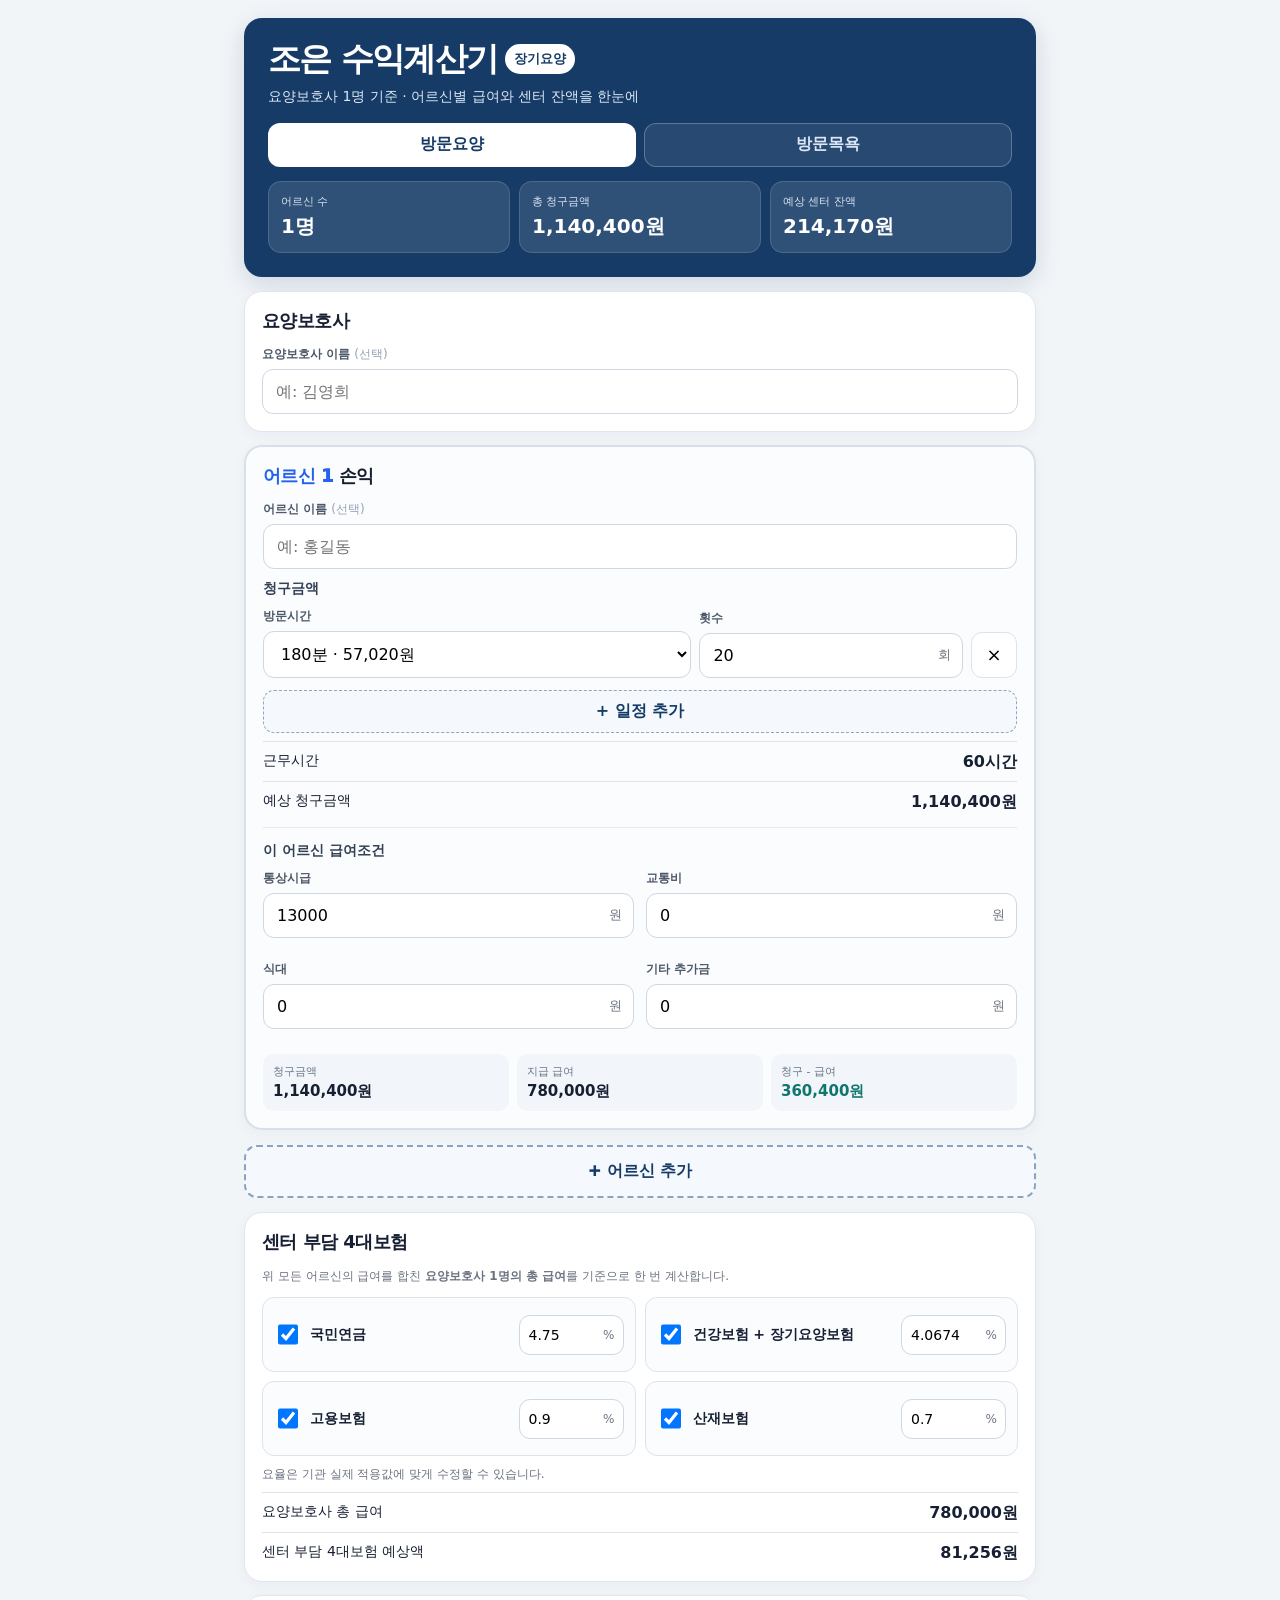
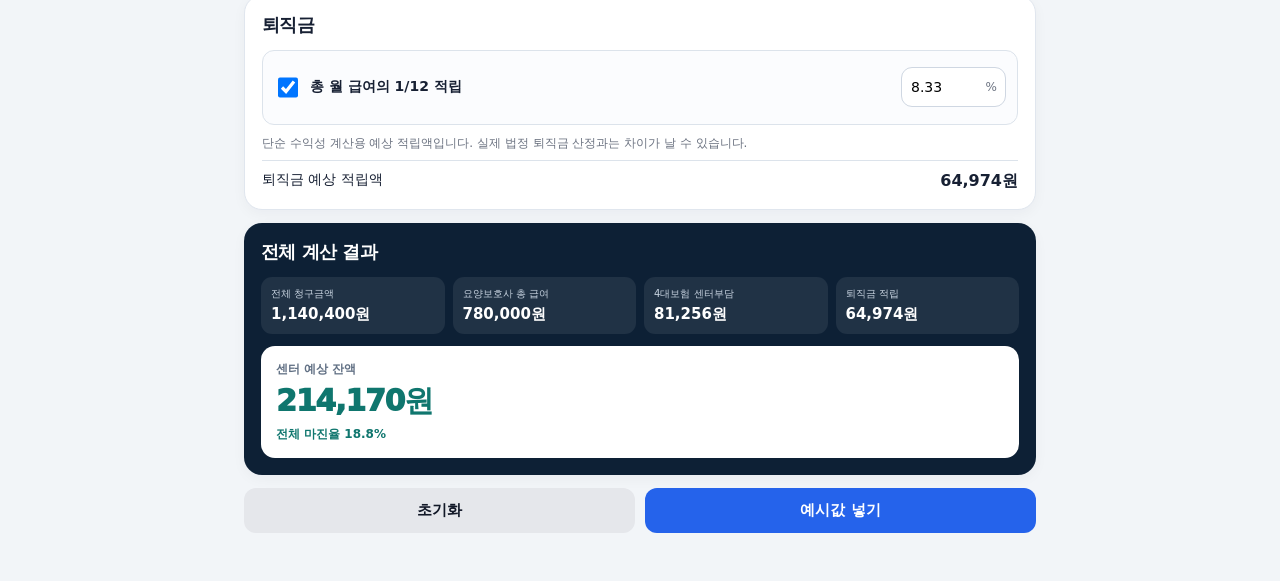
==== commit c187b29a: "Update bath pay description and bust JS cache" ====
--- a/index.html
+++ b/index.html
@@ -81,10 +81,10 @@
     </section>
 
     <section class="card">
-      <div class="card-head"><h2>2. 목욕 요양보호사</h2><span class="badge">40분/60분 건수 기반 급여</span></div>
+      <div class="card-head"><h2>2. 목욕 요양보호사</h2><span class="badge">40분/60분 건당급</span></div>
       <div id="bathStaff"></div>
       <button class="add-client" id="addBathStaffBtn" type="button">+ 선생님 추가</button>
-      <div class="note">선생님별 40분·60분 담당 건수로 근무시간을 계산합니다. 운전수당은 운전 건수 × 건당 운전수당으로 급여에 합산합니다.</div>
+      <div class="note">선생님별 60분·40분 담당 건수와 건당 지급액으로 급여를 계산합니다. 운전수당은 운전 건수 × 건당 운전수당으로 추가됩니다.</div>
     </section>
 
     <section class="card">
@@ -119,6 +119,6 @@
     <div class="btns"><button class="btn secondary" id="bathResetBtn" type="button">초기화</button><button class="btn primary" id="bathSampleBtn" type="button">예시값 넣기</button></div>
   </main>
 </div>
-<script src="app.js?v=202608181735"></script>
+<script src="app.js?v=202608181746"></script>
 </body>
 </html>
